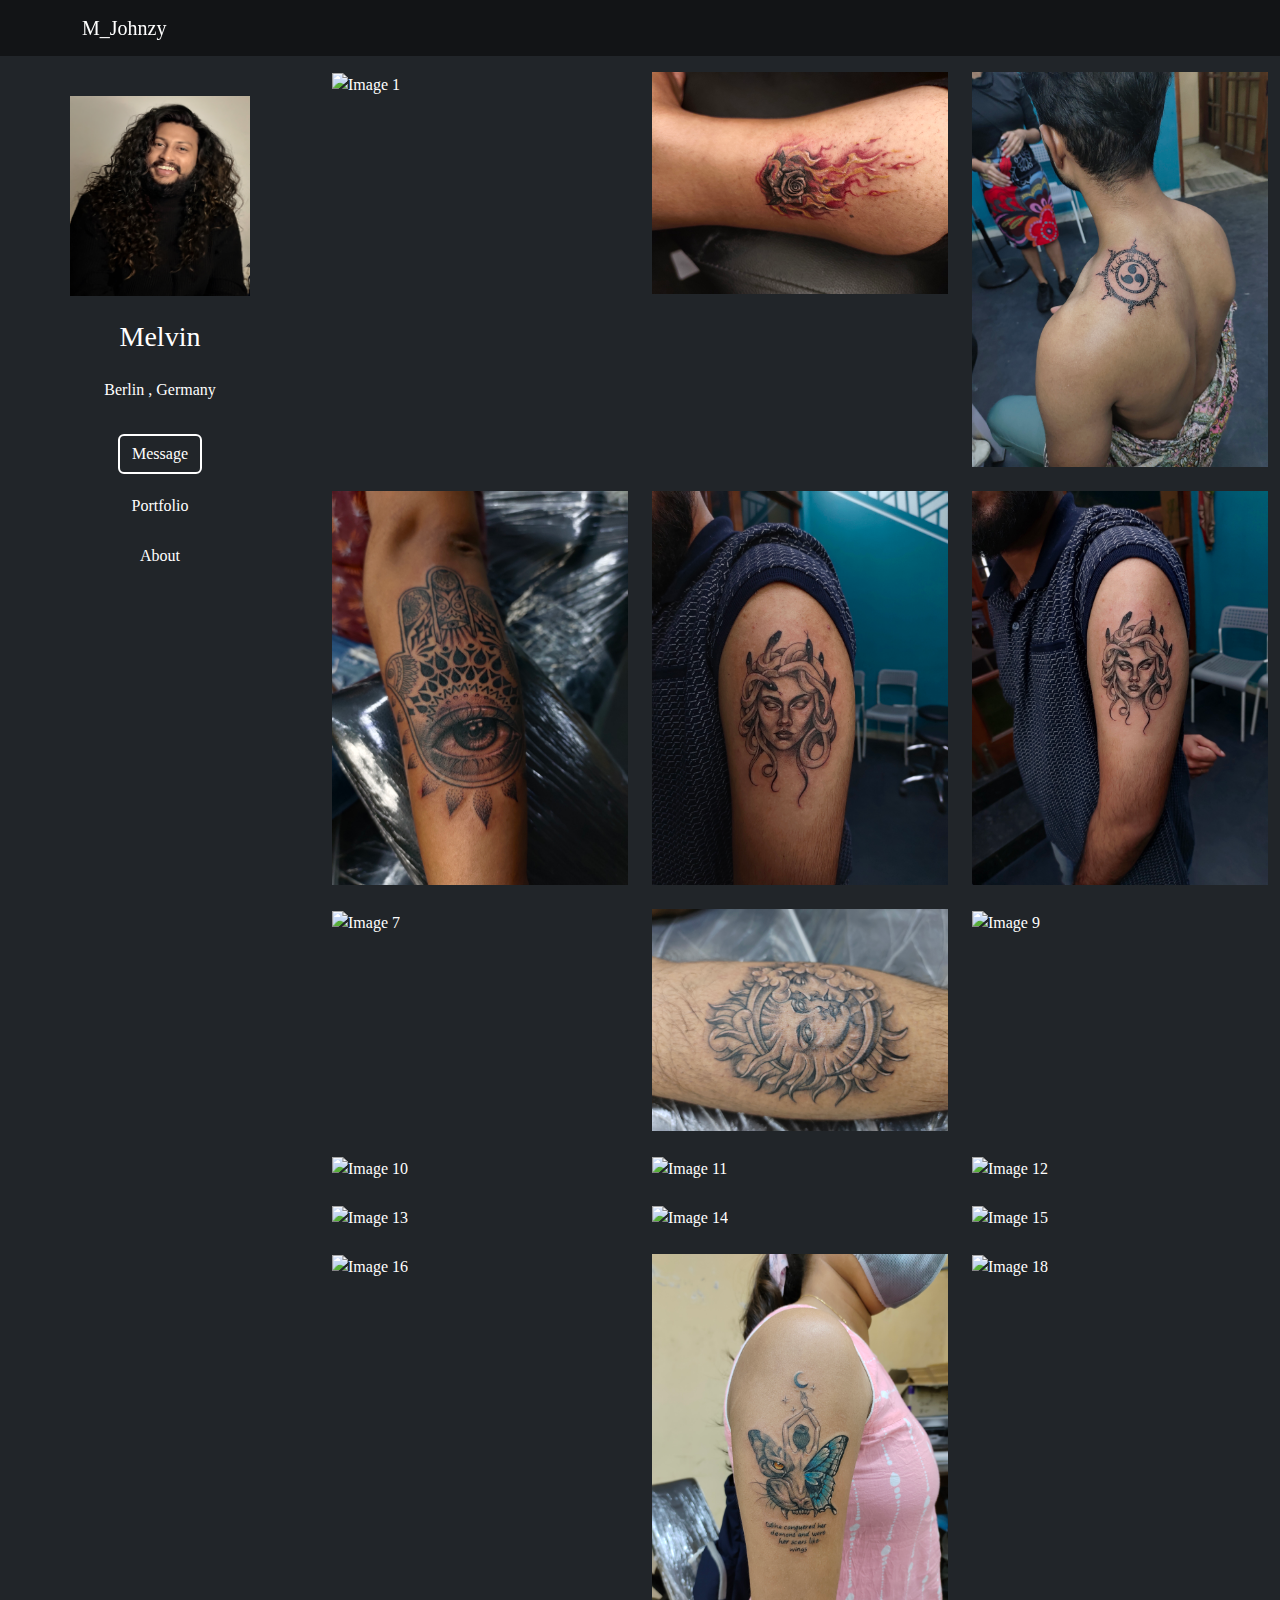
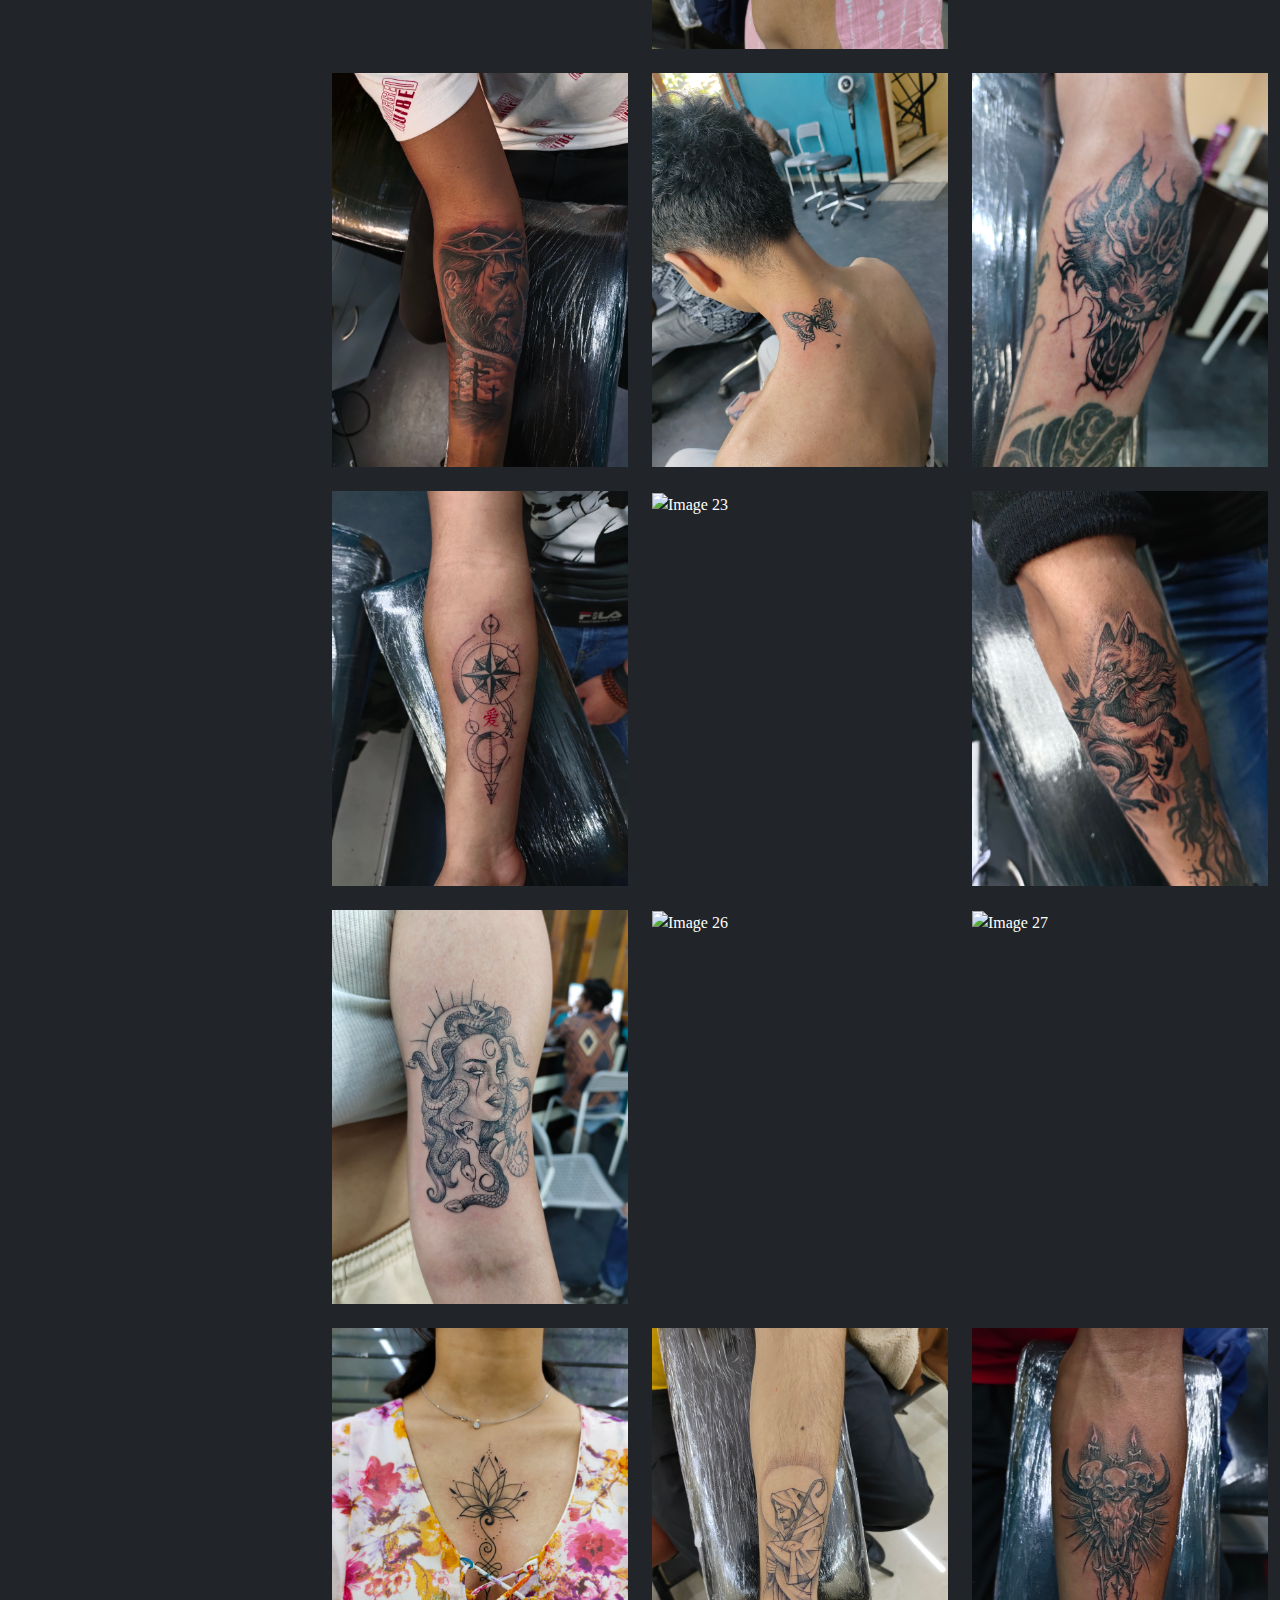
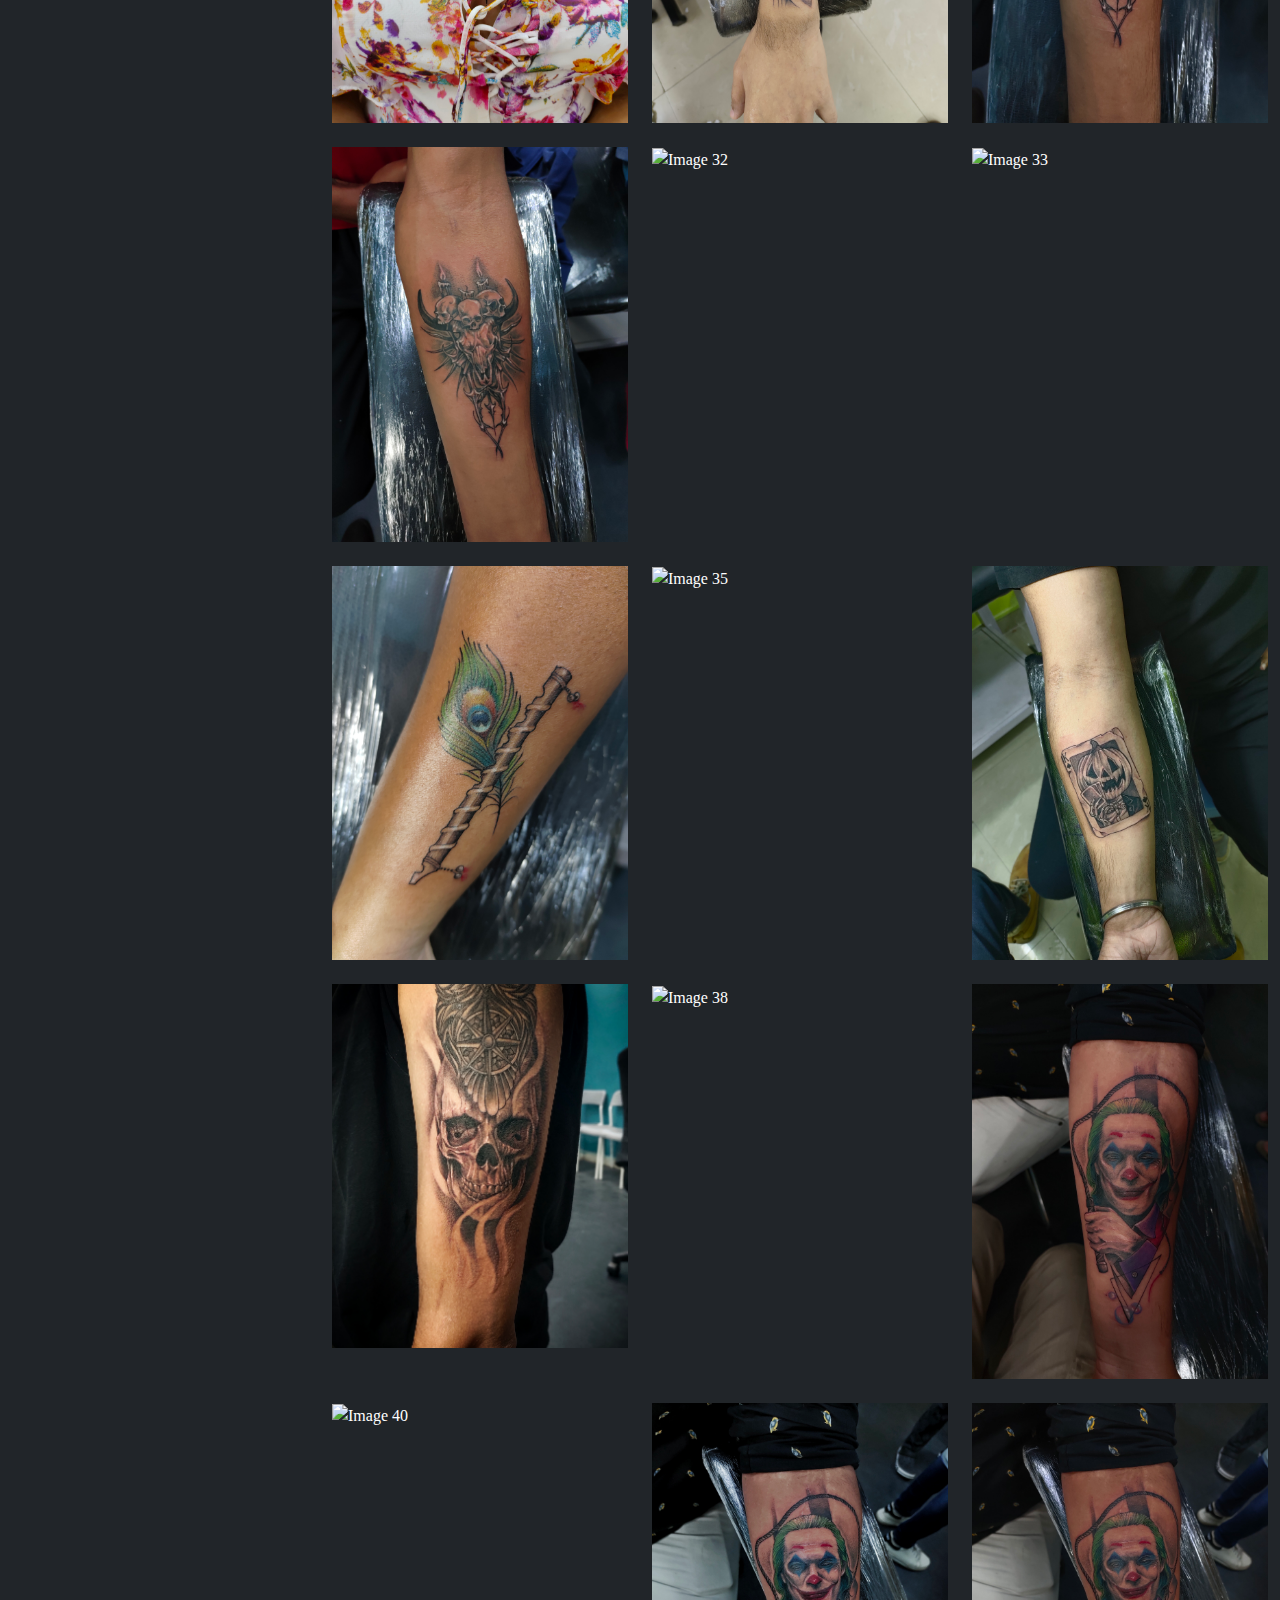
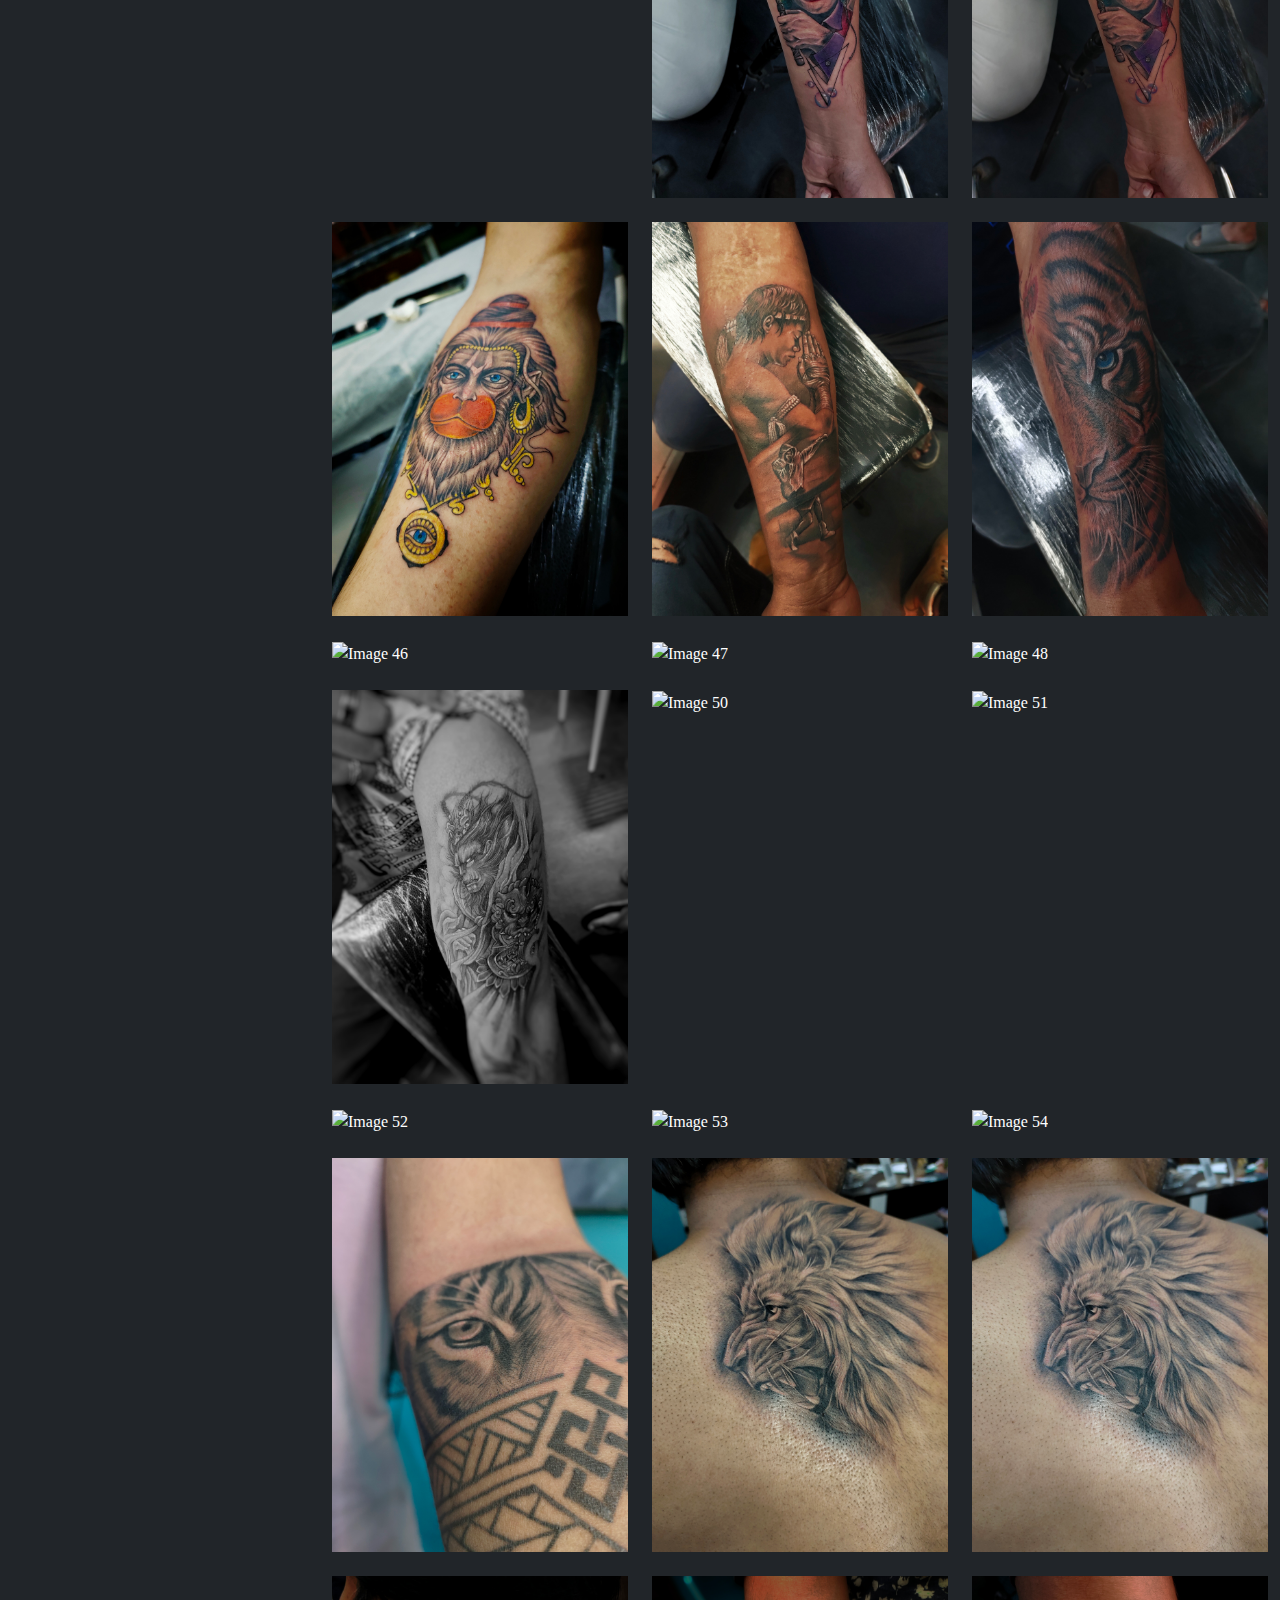
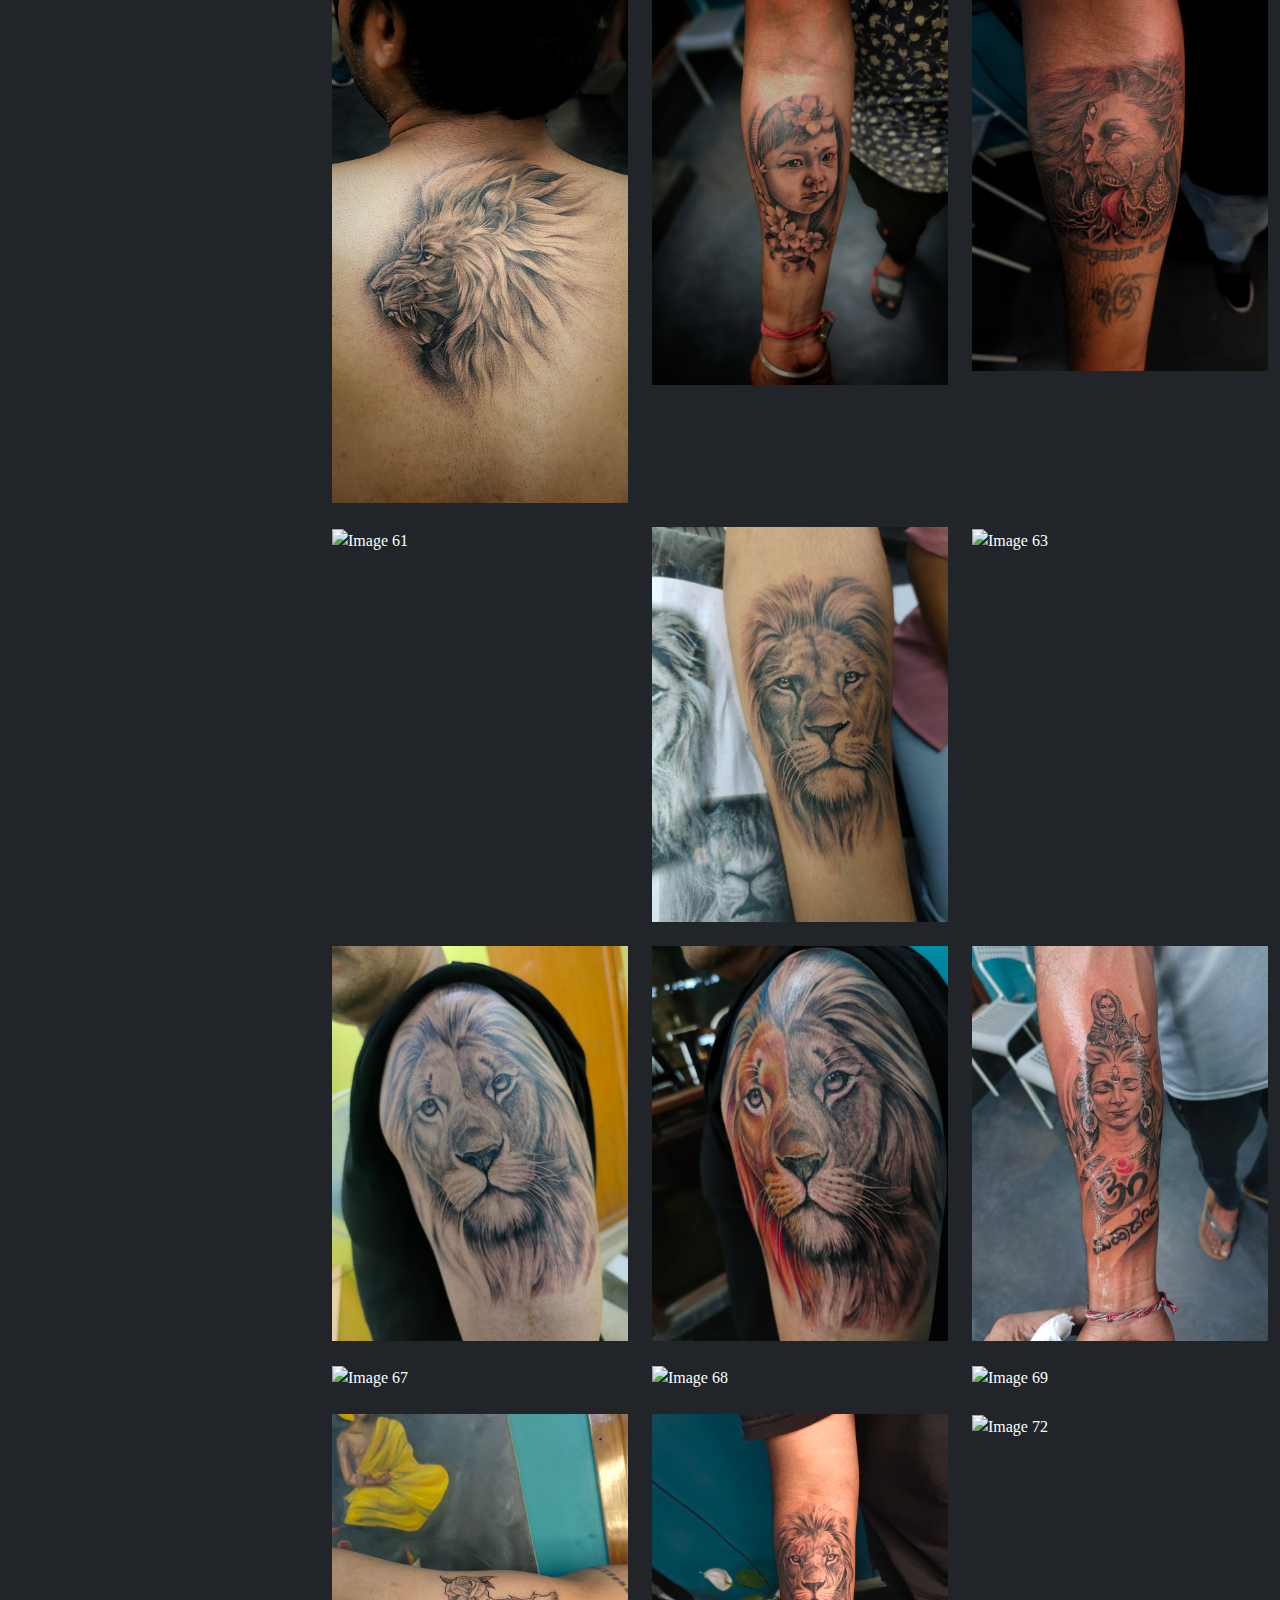
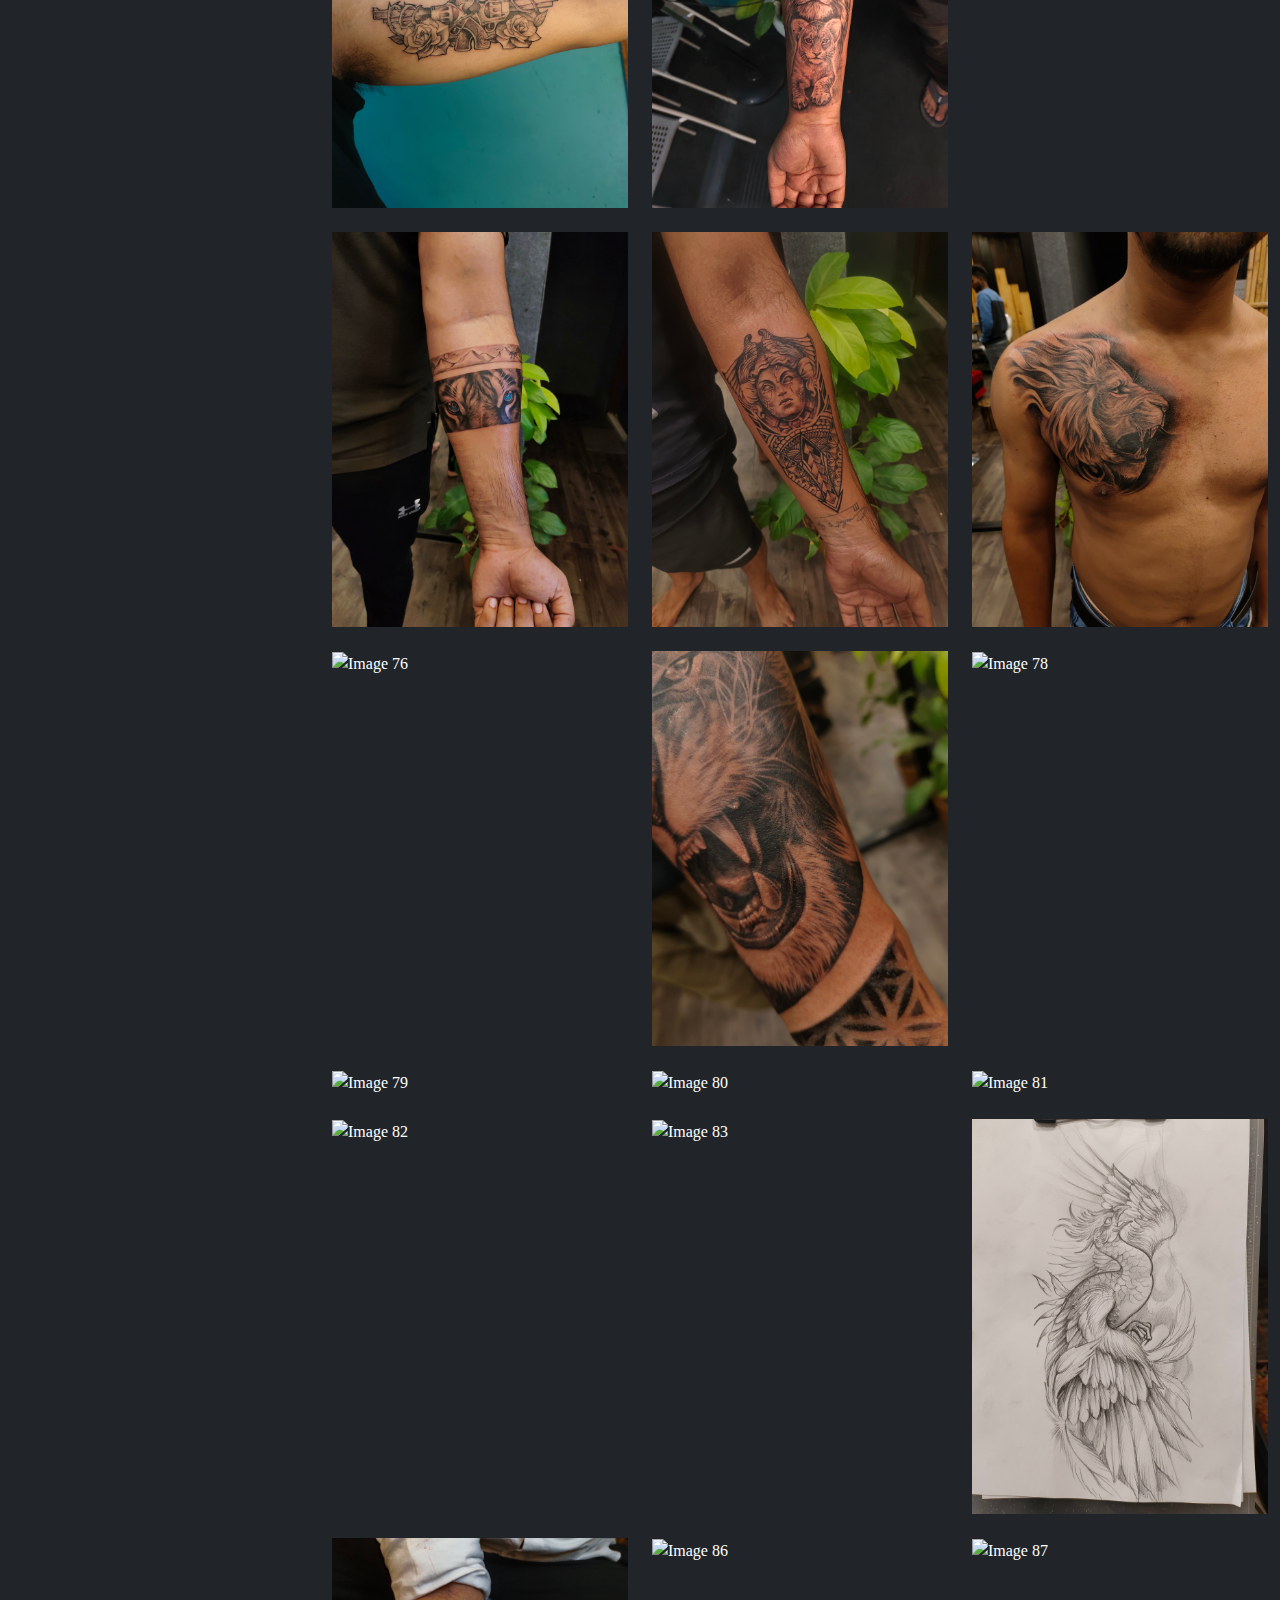
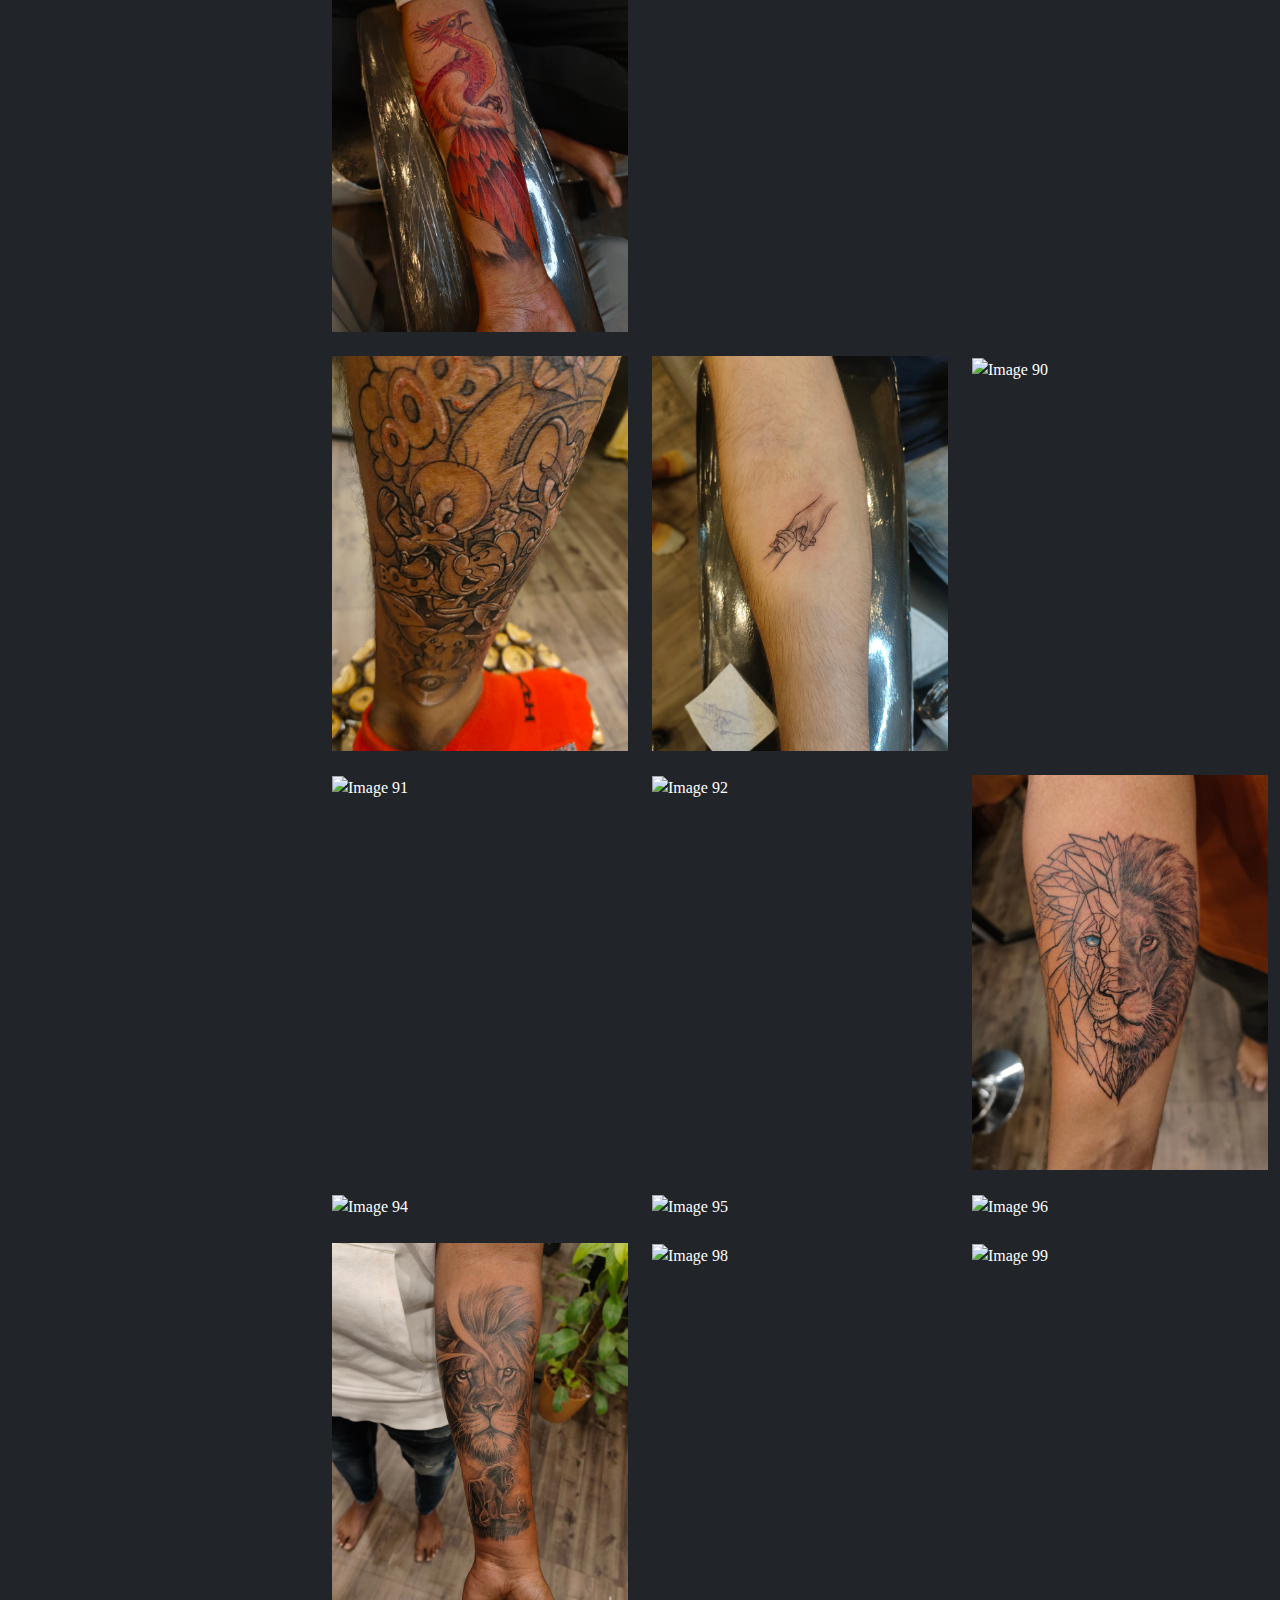
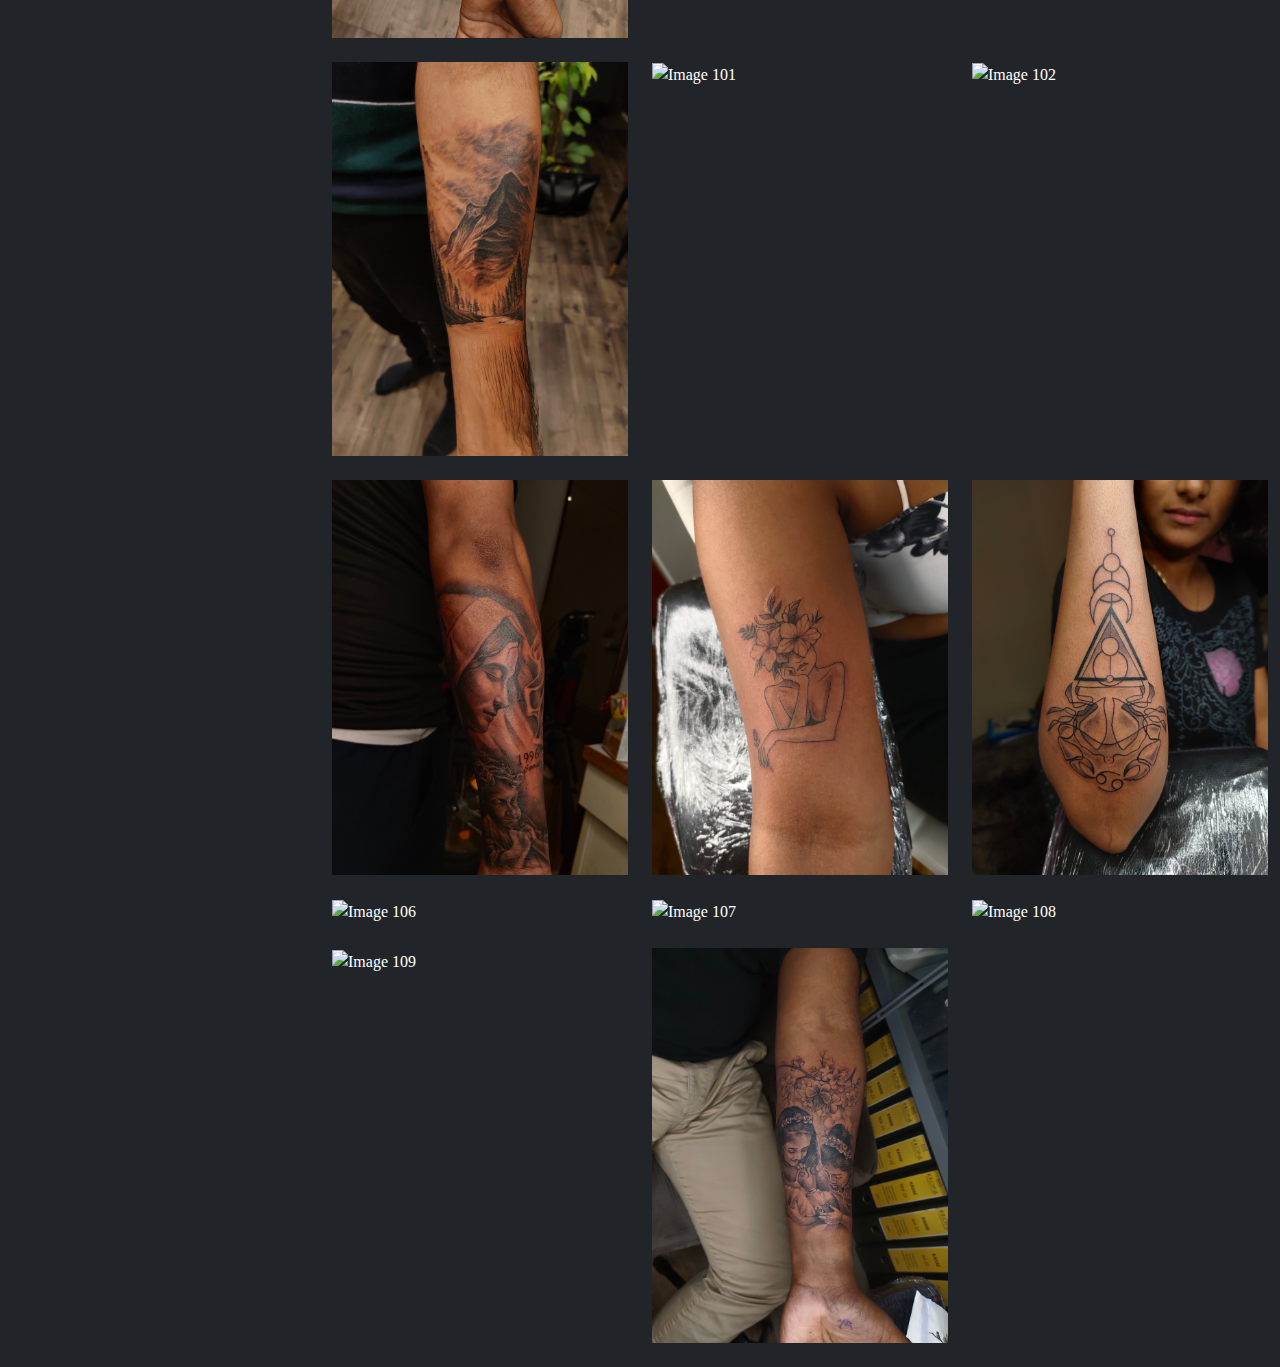
==== index.html @ f8d7caad "commit1" ====
<!DOCTYPE html>
<html lang="en">
<head>
  <meta charset="UTF-8">
  <meta name="viewport" content="width=device-width, initial-scale=1.0">
  
  <title>Portfolio</title>
  <script src="https://ajax.googleapis.com/ajax/libs/jquery/3.5.1/jquery.min.js"></script>
  <!-- Bootstrap CSS -->
  <link href="https://cdn.jsdelivr.net/npm/bootstrap@5.3.0/dist/css/bootstrap.min.css" rel="stylesheet">
  <!-- custom css  -->
  <link rel="stylesheet" href="style.css">
  <!-- font awsome  -->
  <link rel="stylesheet" href="https://cdnjs.cloudflare.com/ajax/libs/font-awesome/6.4.2/css/all.min.css" integrity="sha512-z3gLpd7yknf1YoNbCzqRKc4qyor8gaKU1qmn+CShxbuBusANI9QpRohGBreCFkKxLhei6S9CQXFEbbKuqLg0DA==" crossorigin="anonymous" referrerpolicy="no-referrer" />
  <style>
    .navbar{
      background-color: rgba(0, 0, 0, 0.452);
      backdrop-filter: blur(3px);
    }
    .custom-alert {
        position: fixed;
        top: 20px;
        right: 20px;
        z-index: 9999;
        display: none;
    }
    .dyn-border{
      border: 2px solid white;
    }
    .dyn-border:hover{
      border: 2px solid rgb(0, 139, 30);
    }
    
</style>
</head>
<body class="bg-dark">

<nav class="navbar navbar-expand-lg  fixed-top ">
  <div class="container ">
    <a class="navbar-brand text-white" href="#">M_Johnzy</a>
    <span class="navbar-toggler" type="button" data-bs-toggle="collapse" data-bs-target="#navbarNav" aria-controls="navbarNav" aria-expanded="false" aria-label="Toggle navigation">
      <i class="fa-solid fa-bars" style="color: #ffffff;"></i>
    </span>
    <div class="collapse navbar-collapse" id="navbarNav">
      <ul class="navbar-nav">
        <li class="nav-item">
          <a class="nav-link d-block d-lg-none text-white" href="#portfolio" onclick="showNormalPage()">Portfolio</a>
        </li>
        <li class="nav-item">
          <a class="nav-link d-block d-lg-none text-white " href="#about" onclick="aboutBtn()">About</a>
        </li>
      </ul>
    </div>
  </div>
</nav>









    <div class="container-fluid text-white mt-5">
        <div class="row ">
            <div class="col-lg-3 bg-dark d-flex justify-content-center  pt-5 ">
                <div class="content text-center">
                    <img src="./asset/profile-image.jpg" alt="" class="img-fluid">
                    <h3 class="m-4">Melvin</h3>
                    <p>Berlin , Germany</p>
                    <div class="icons d-flex gap-4 justify-content-center fs-5">
                        <a href="https://www.instagram.com/____.melani.___/?utm_source=ig_web_button_share_sheet&igshid=OGQ5ZDc2ODk2ZA=="><i class="fa-brands fa-instagram" style="color: #f2f2f2;"></i></a>
                        <a href="https://wa.me/+49 176 30498225"><i class="fa-brands fa-whatsapp" style="color: #f2f2f2"></i></a>
                    </div>
                      <button class="btn text-white my-3 dyn-border" data-bs-toggle="modal" data-bs-target="#exampleModal" >Message</button>
  
                    

                    <div class="modal fade mt-5" id="exampleModal" tabindex="-1" aria-labelledby="exampleModalLabel" aria-hidden="true" >
                      <div class="modal-dialog ">
                        <div class="modal-content modal-message">
                          <div class="text-end ">
                              
                              <button type="button" class="btn " data-bs-dismiss="modal" aria-label="Close"><i class="fa-solid fa-xmark" style="color: #ffffff;"></i></button>
                              <h4 class="text-center text-light ">Message Me</h4>
                          </div>
                          <div class="modal-body ">
                              <div class="col bg-secondary-subtle rounded-3 shadow modal-message">
                                <form id="submit-form" action="" class="bg-dark">
                                  <input type="text" id="fname" name="name" placeholder="Your name" class="form-control my-2">
                                  <input type="text" id="lname" name="email" placeholder="Your email" class="form-control my-2">
                                 
                                  <textarea id="subject" name="message" placeholder="Write here.." style="height:150px" class="form-control my-2 "></textarea>
                                  <button type="submit"  class="btn text-white w-100" onclick="sendmsg()" style="background-color: rgb(0, 139, 30);">Send</button>
                                </form>

                                   
                              </div>
                          </div>

                        </div>
                      </div>
                    </div>



                    <div class="pages d-none d-sm-block ">
                      <div class="page" onclick="showNormalPage()">
                        <p class="mt-1" >Portfolio</p>
                        <div class="menu-line"></div>
                      </div>
                      <div class="page" onclick="aboutBtn()">
                        <p class="mt-2" >About</p>
                        <div class="menu-line"></div>
                      </div>
                        
                    </div>
                </div>
            </div>
            <div class="col-lg-9 bg-dark pt-4 " id="about">



              <div class="row "  id="image-gallery" ></div>
              </div>
             
            </section>


        
     
         
           


<!-- Bootstrap JS and Popper.js -->
<script src="https://cdn.jsdelivr.net/npm/bootstrap@5.3.0/dist/js/bootstrap.bundle.min.js"></script>



<script src="script.js"></script>
<!-- Add this script tag to include the medium-zoom library -->
<script src="https://cdn.jsdelivr.net/npm/medium-zoom@1.0.6/dist/medium-zoom.min.js"></script>


</body>
</html>
---- style.css ----
*{
    padding: 0;
    margin: 0;
}
body{
    font-family: 'Times New Roman', Times, serif;

}
#content .row{
    width: 100%;
    height: 100vh;
}

.content img{
    width: 180px;
    height: 200px;
}
.portfolio-images img{
    width: 300px;
    height: auto;
}
.portfolio-images .col-lg-4{
    height: 150px;
}


.modal-message{
    background-color: rgb(26, 26, 26);
}



.menu-line{
    width: 0;
    height: 2px;
    transition: 0.3s;
    background-color: rgb(0, 139, 30);
}
.page:hover .menu-line{
    width: 100%;
    height: 2px;
    background-color: rgb(0, 139, 30);

}


 /* Style for the next and previous buttons */
 

/* about page  */
.page{
    cursor: pointer;
}

#loaded-content {
    border: 1px solid #ddd;
    padding: 20px;
    margin-top: 20px;
  }


.downloadd{
   
    background-color: rgba(255, 255, 255, 0.37);
    border: none;
    color: white;
    font-size: 18px;
    border-radius: 8px;
    backdrop-filter: blur(10px);
}
.modal-icons{
    position: absolute;
    top: 15px;
    width: 100%;
    display: flex;
    justify-content: space-between;
    
}




/* Media query for mobile view */
@media (max-width: 767px) {
    .gallery-item {
        flex: 0 0 95%; /* Display each item in a single column */
    }
}

 

@media only screen and (max-width: 320px) {
    .portfolio-images img{
        width: 250px;
        height: auto;
    }
    .modal-content {
        max-width: 90%;
        max-height: 70%;
        margin: auto;
    }
    .images {
        display: flex;
        flex-direction: column;
    }
    .downloadd{
        font-size: 11px;
        border-radius: 6px;
        backdrop-filter: blur(10px);
    }
   
    
    
    }

@media only screen and (min-width: 768px) {
    .portfolio-images img{
        width: 220px;
        height: auto;
    }
}
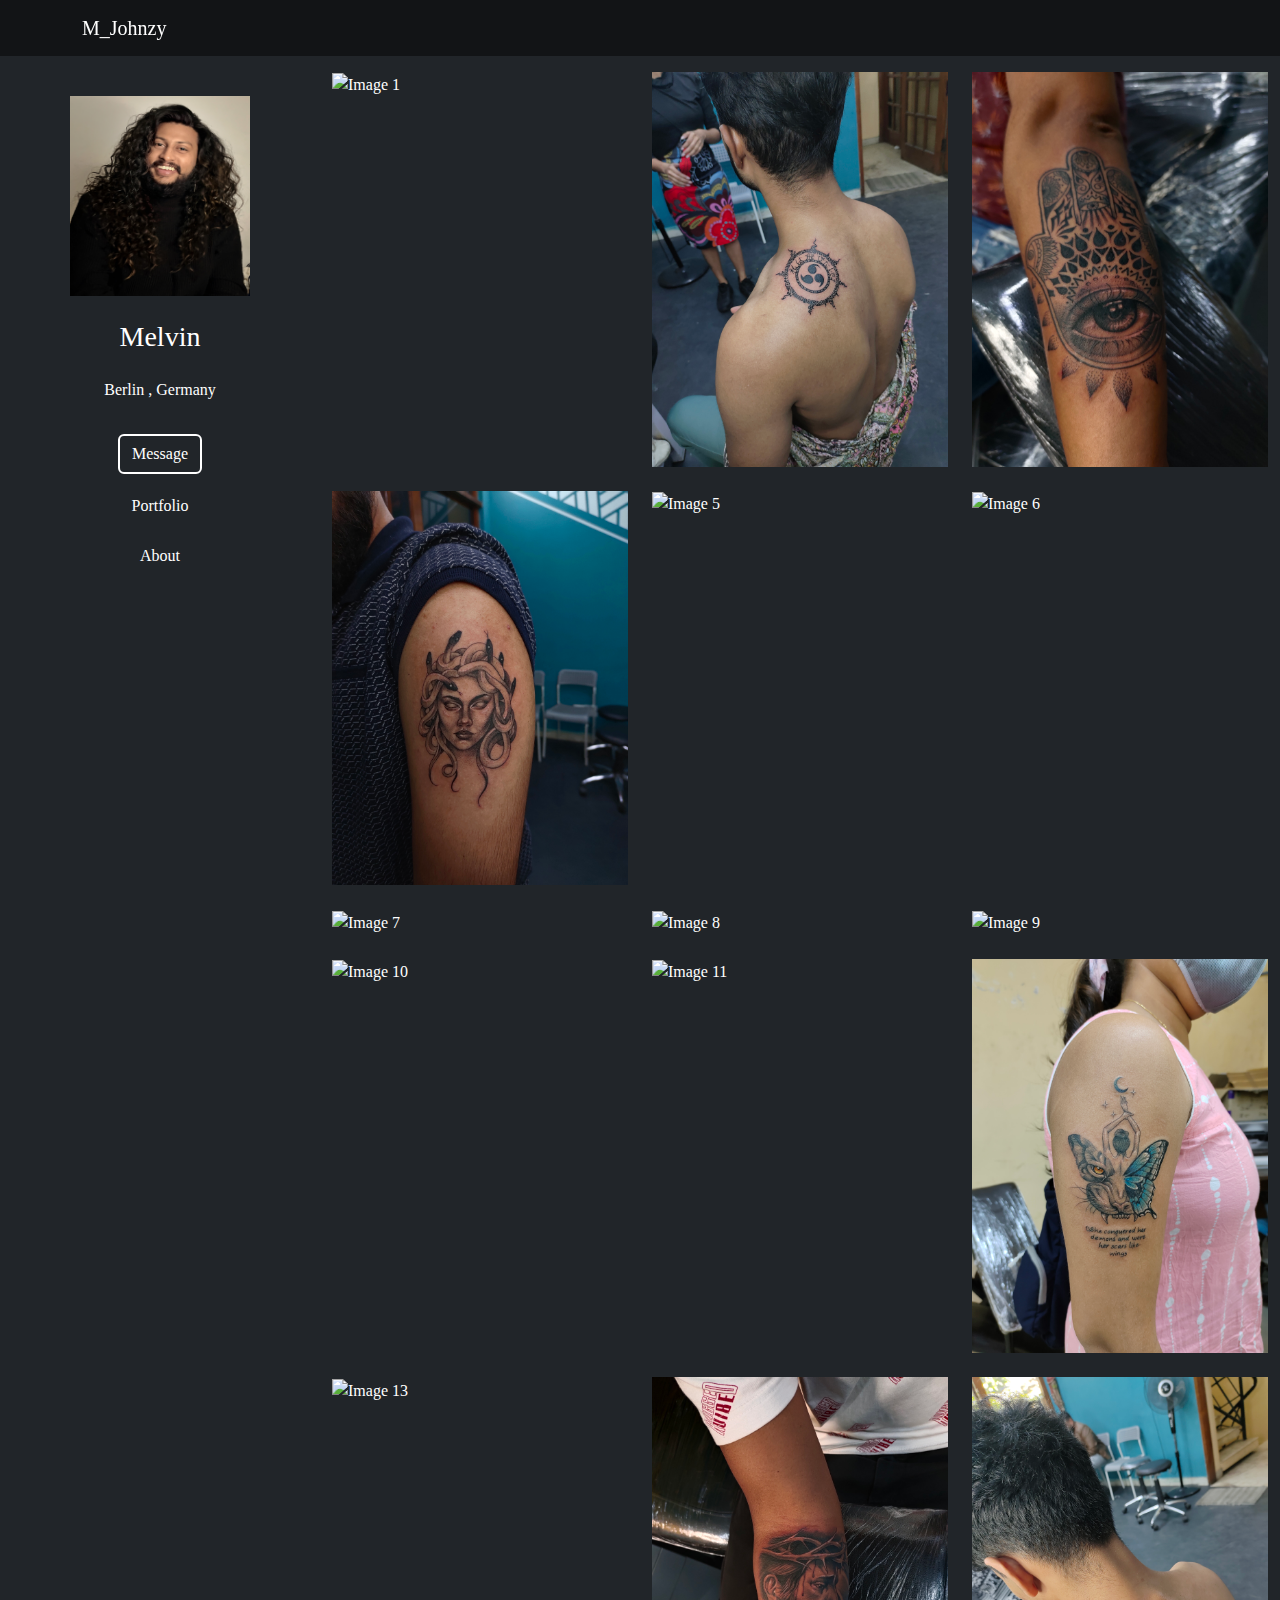
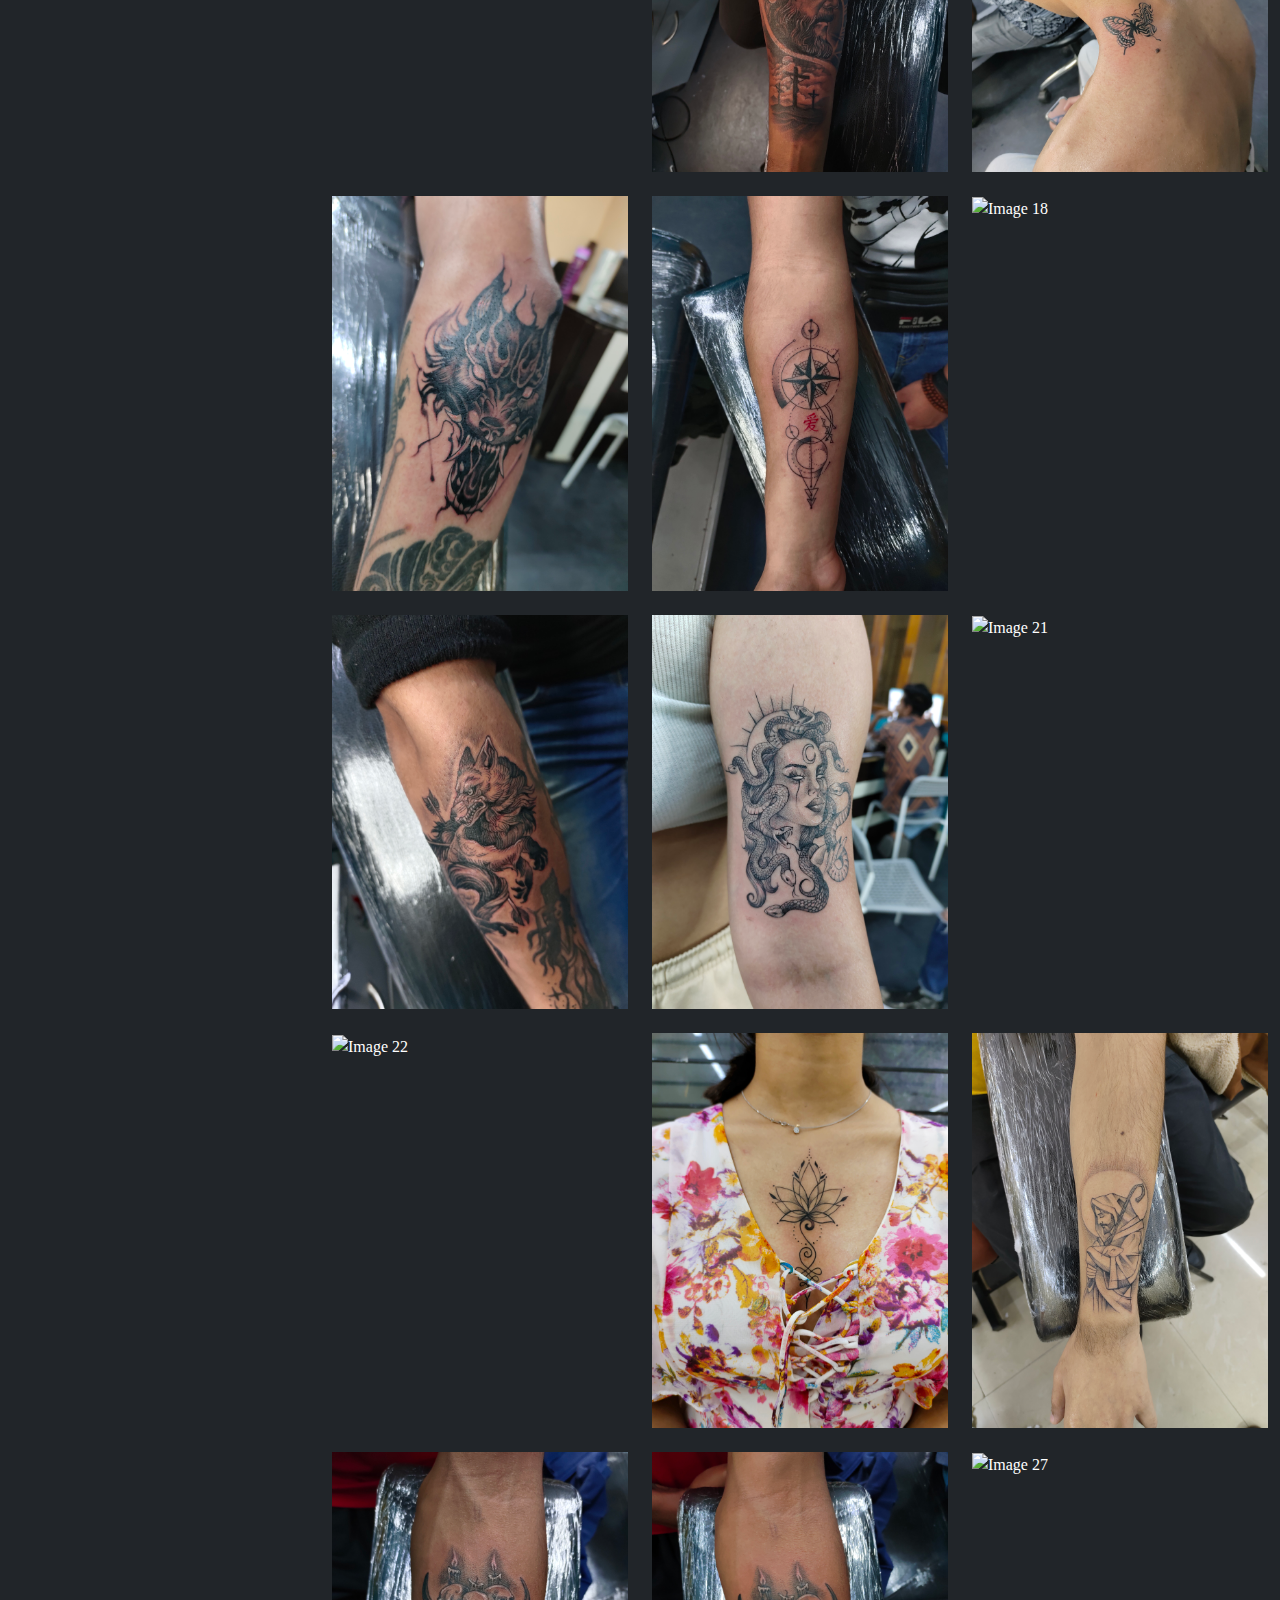
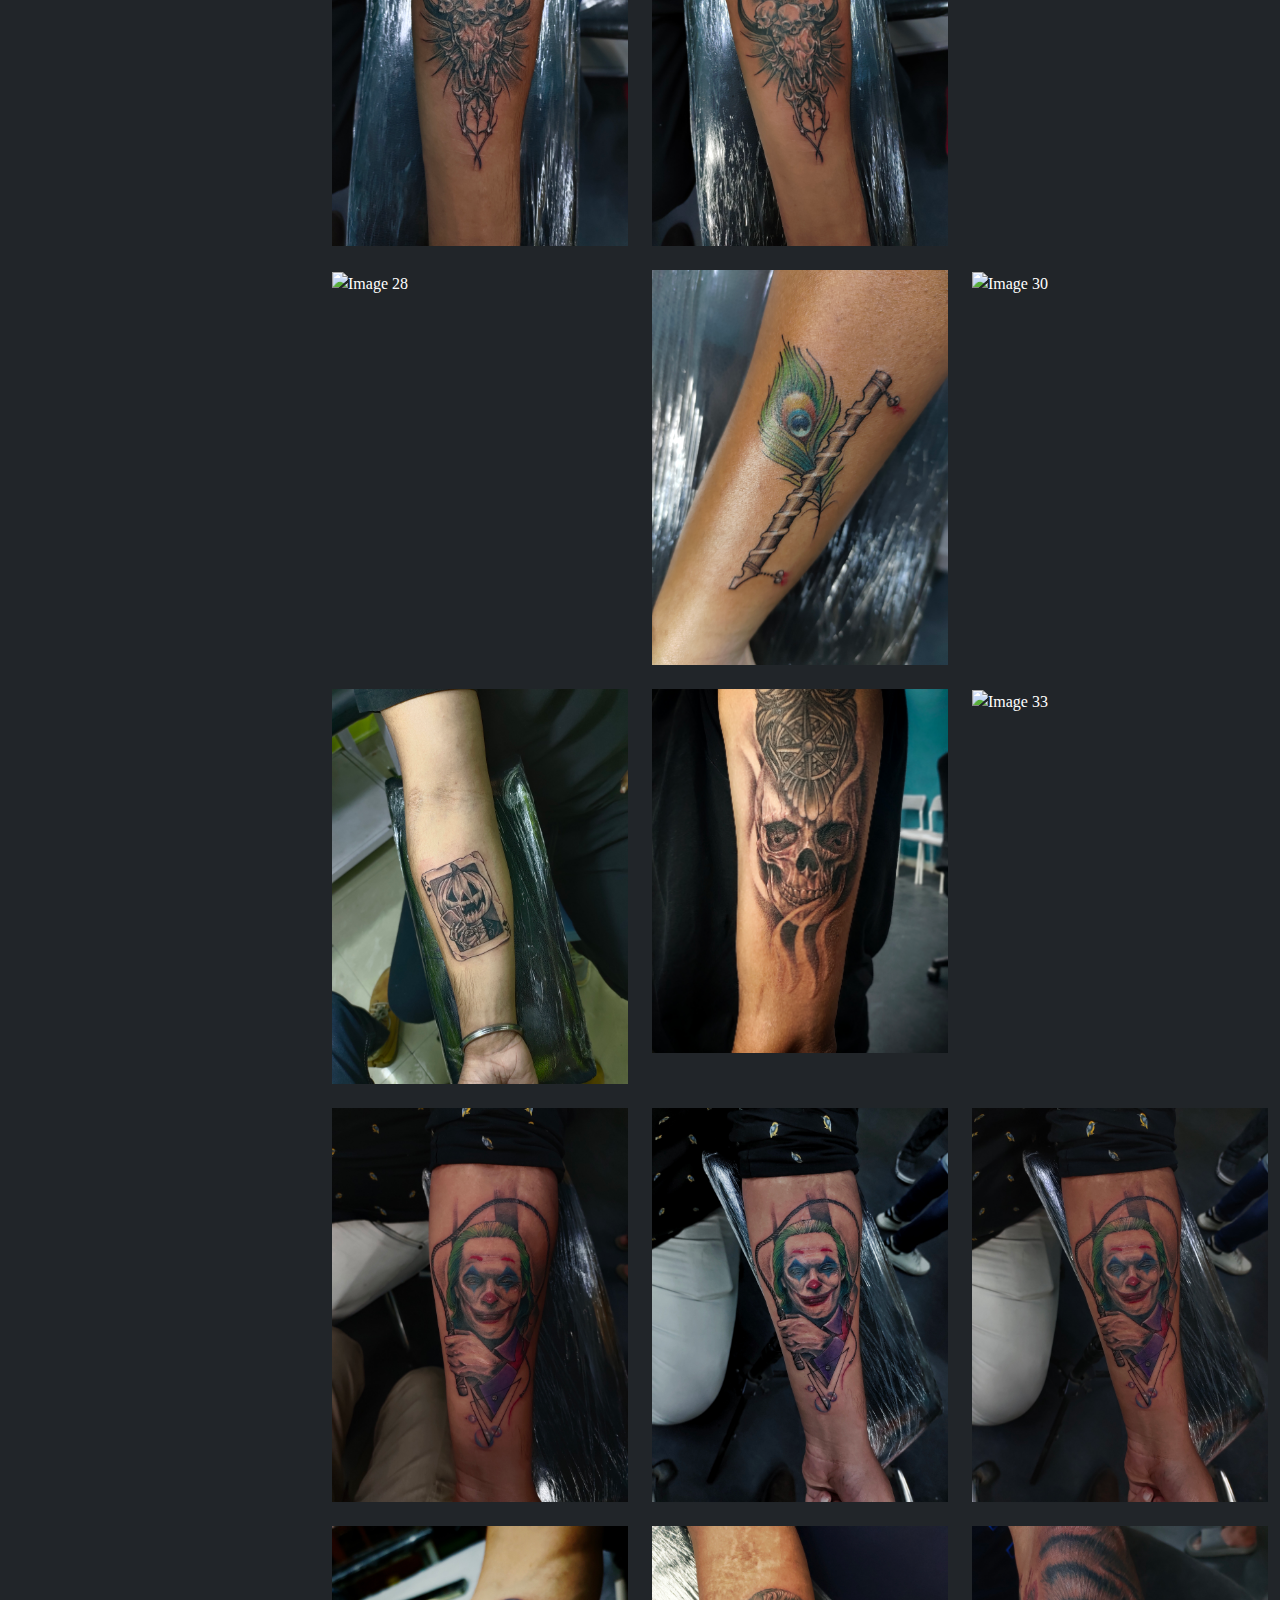
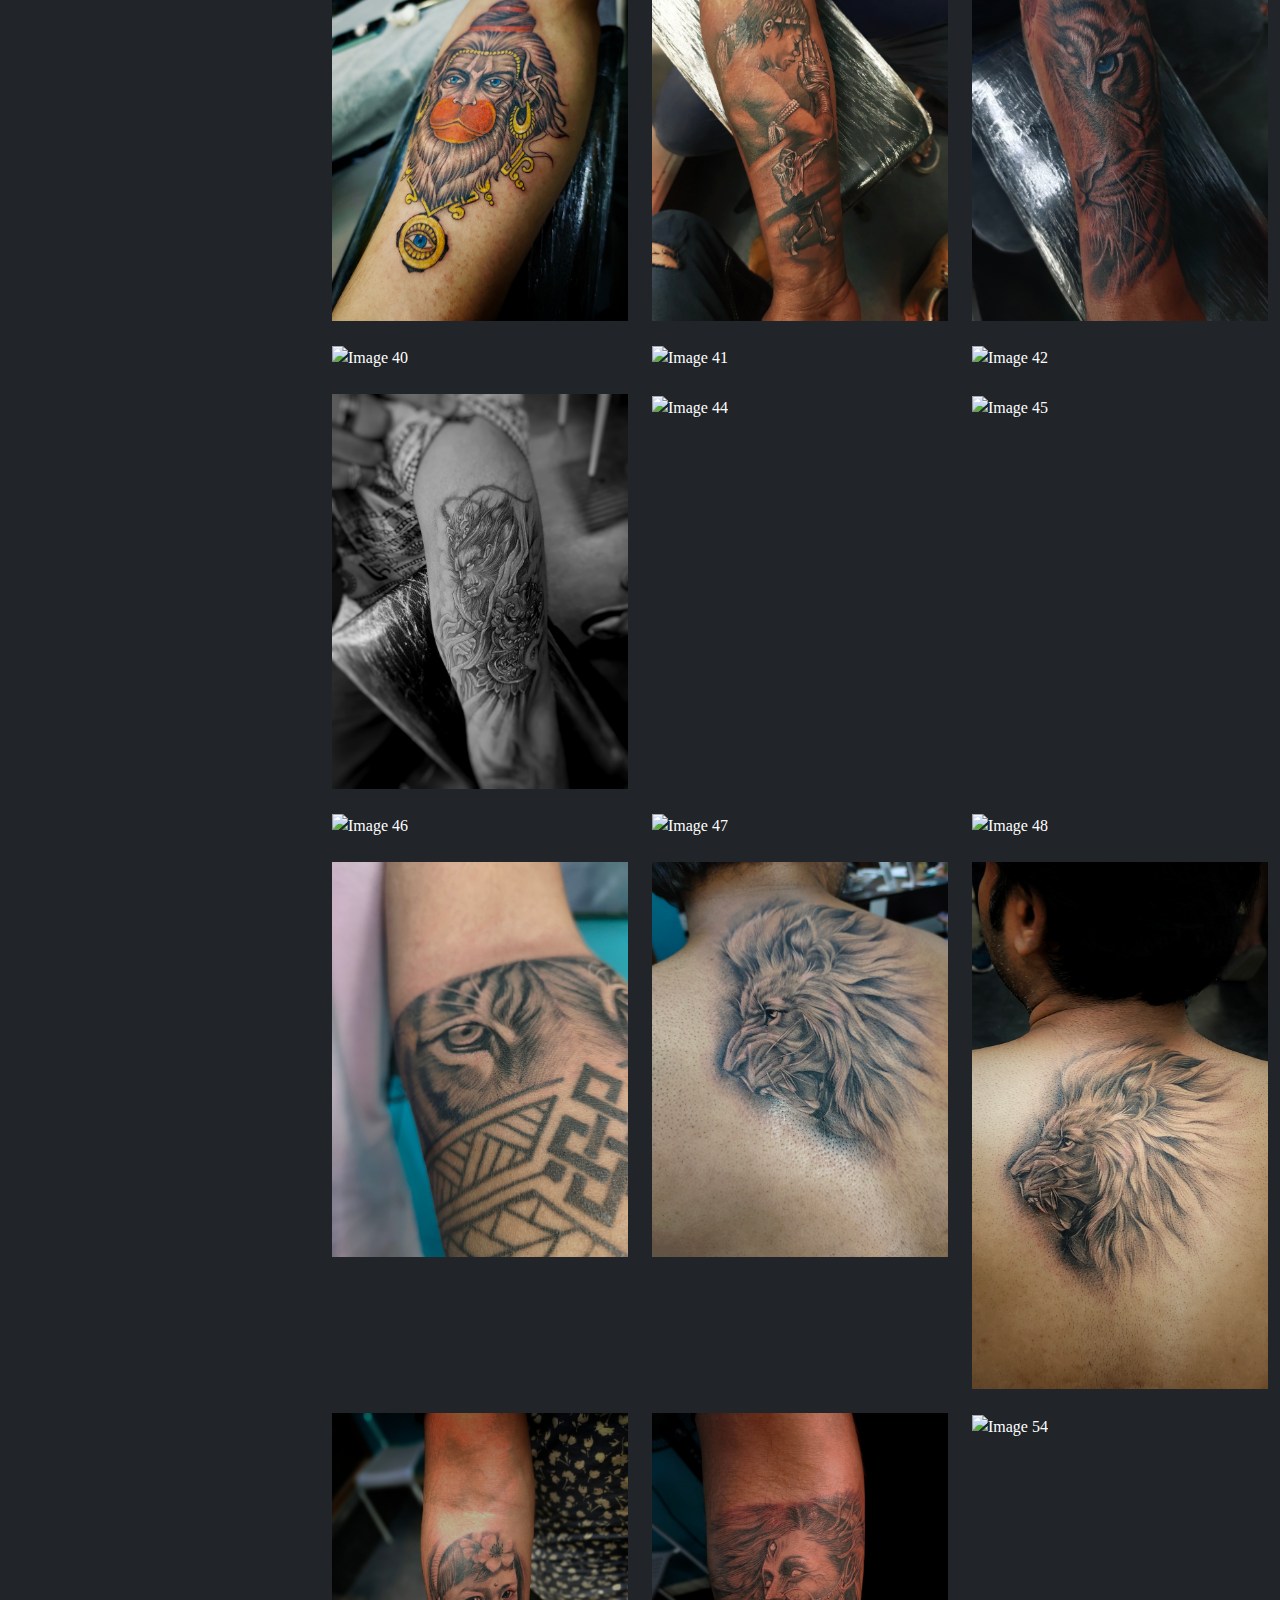
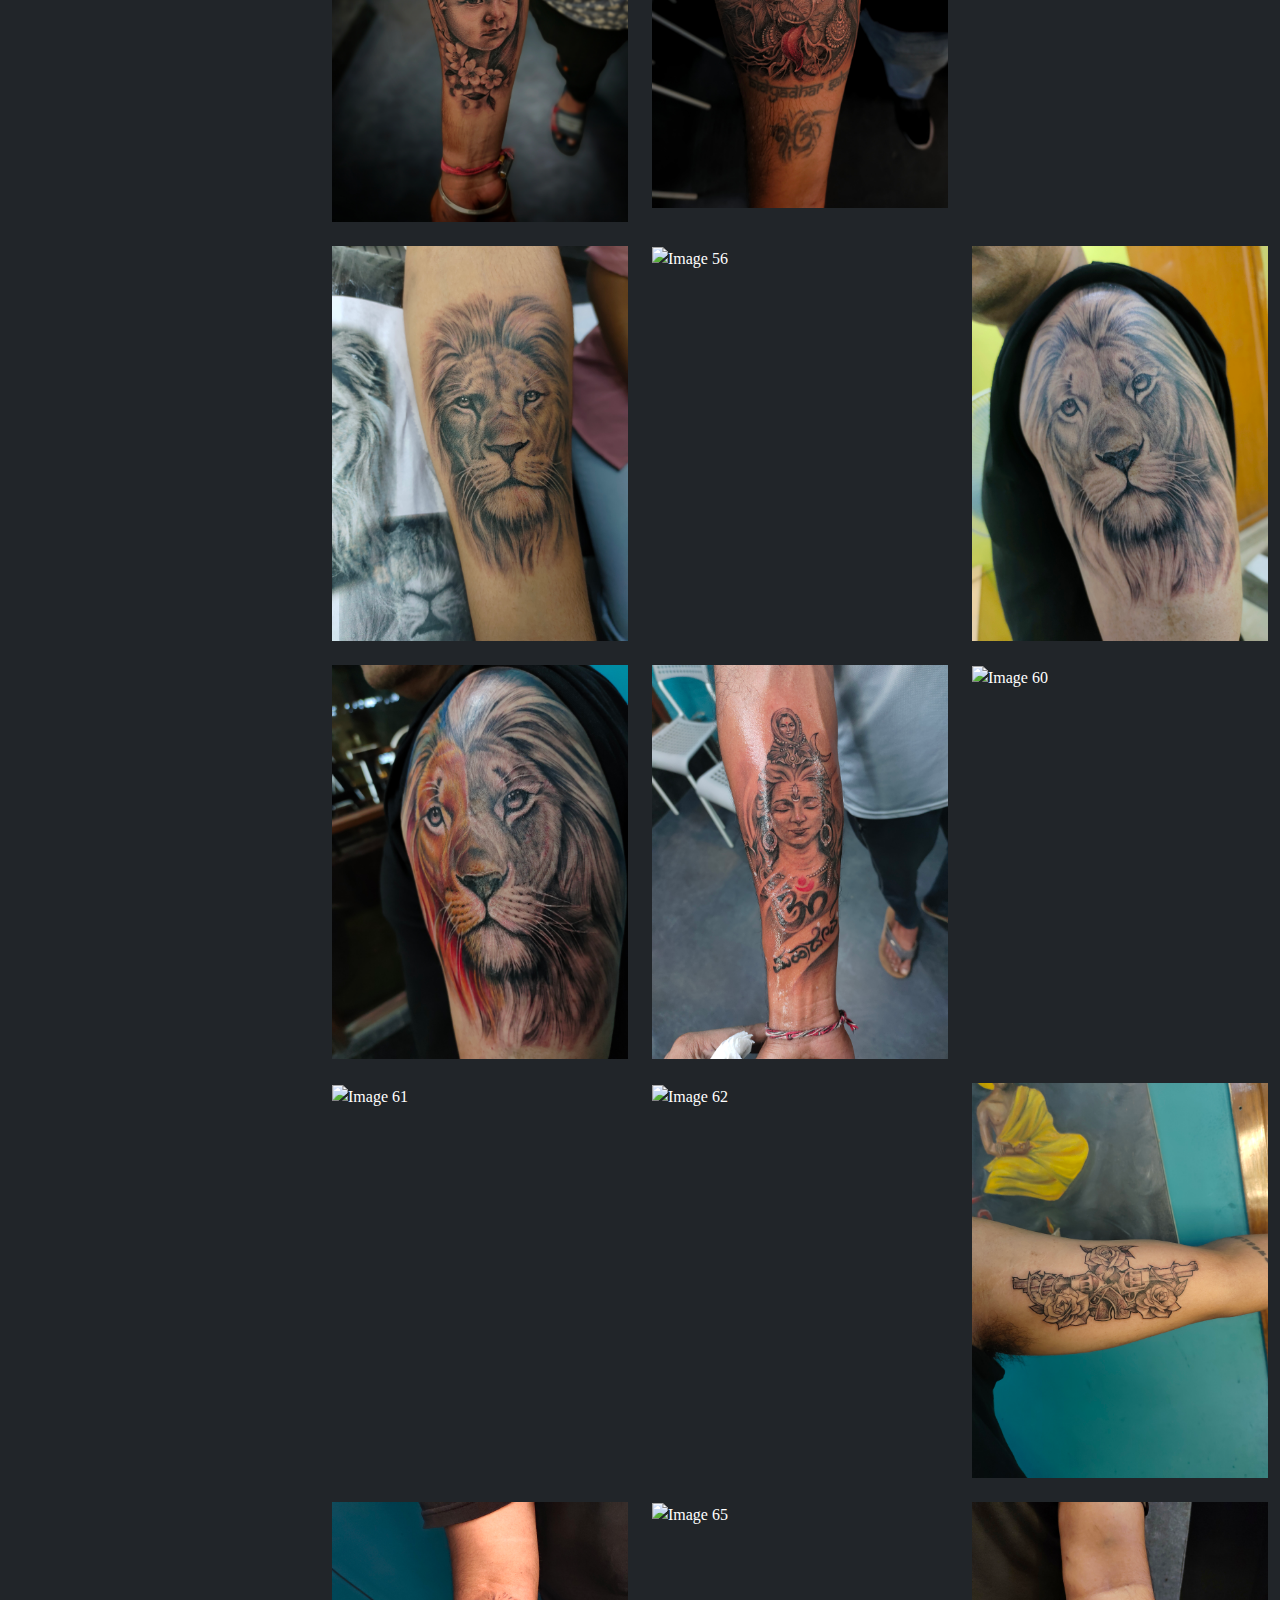
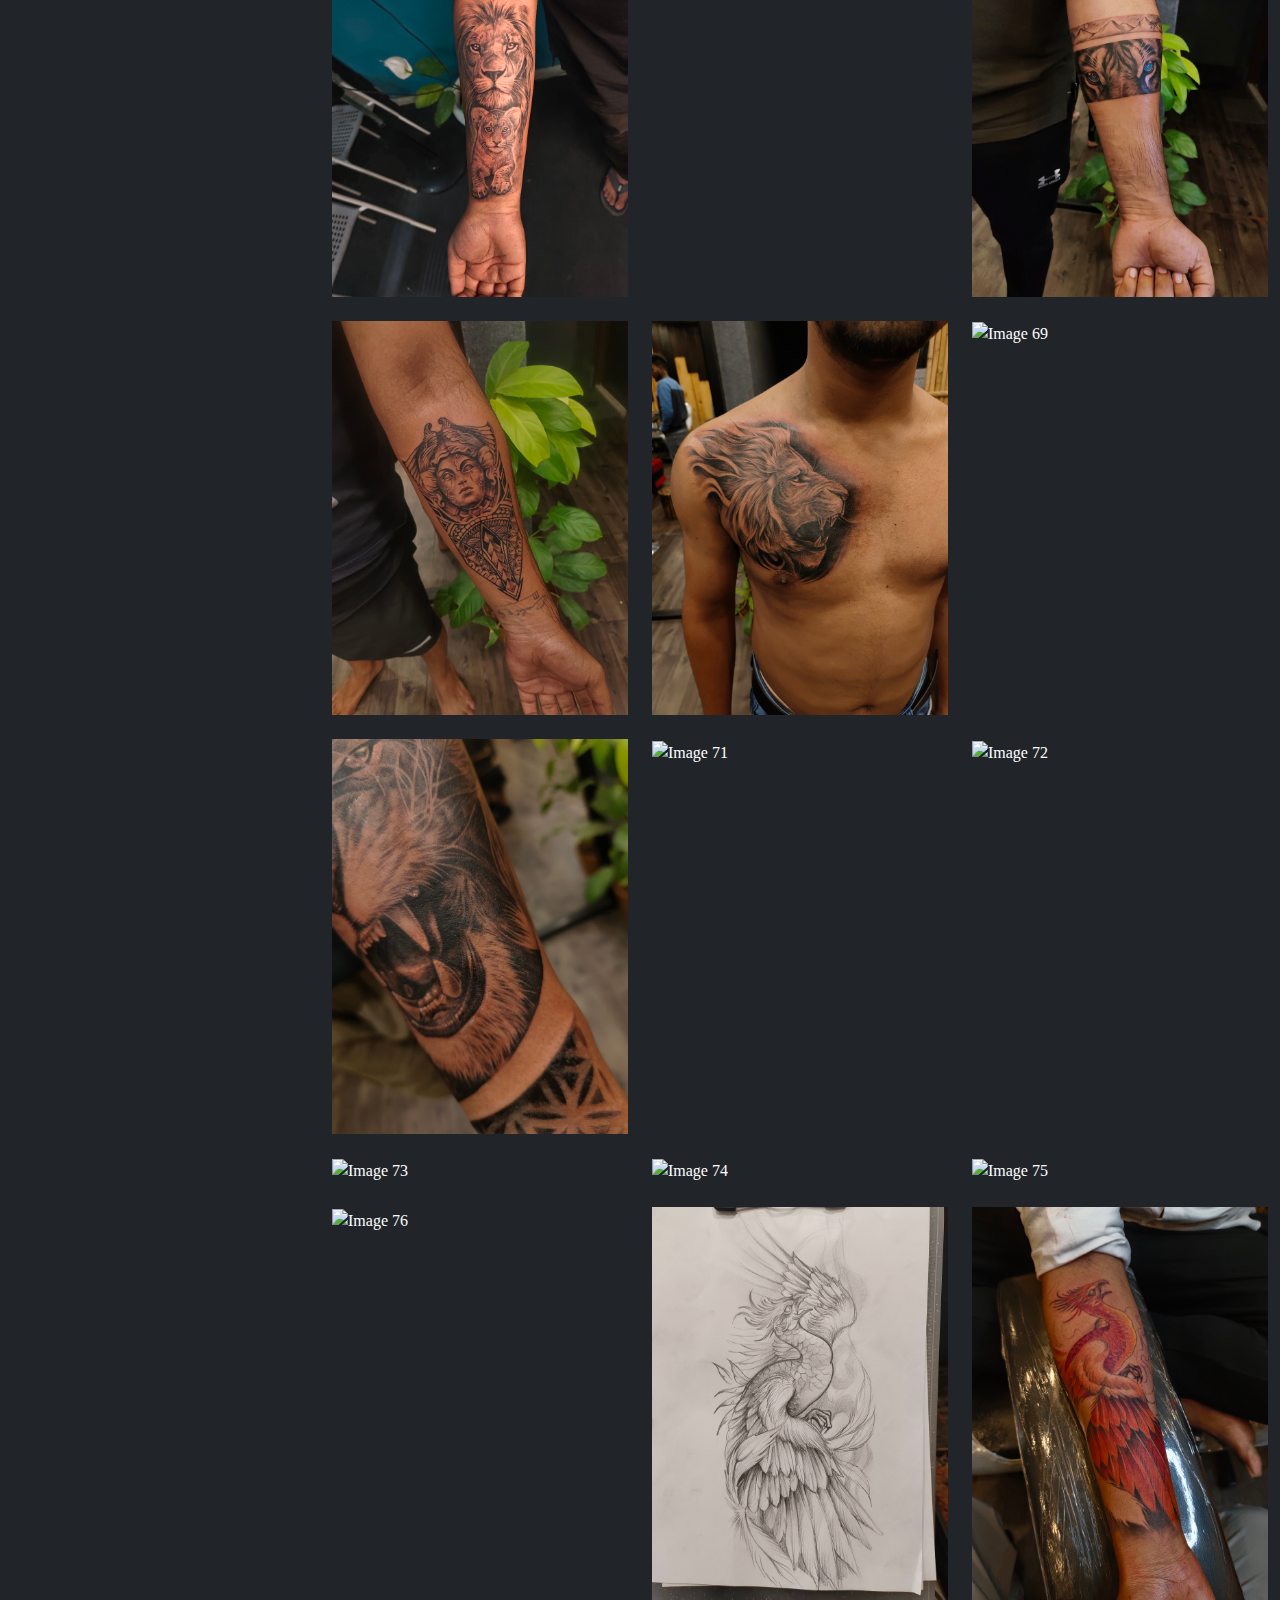
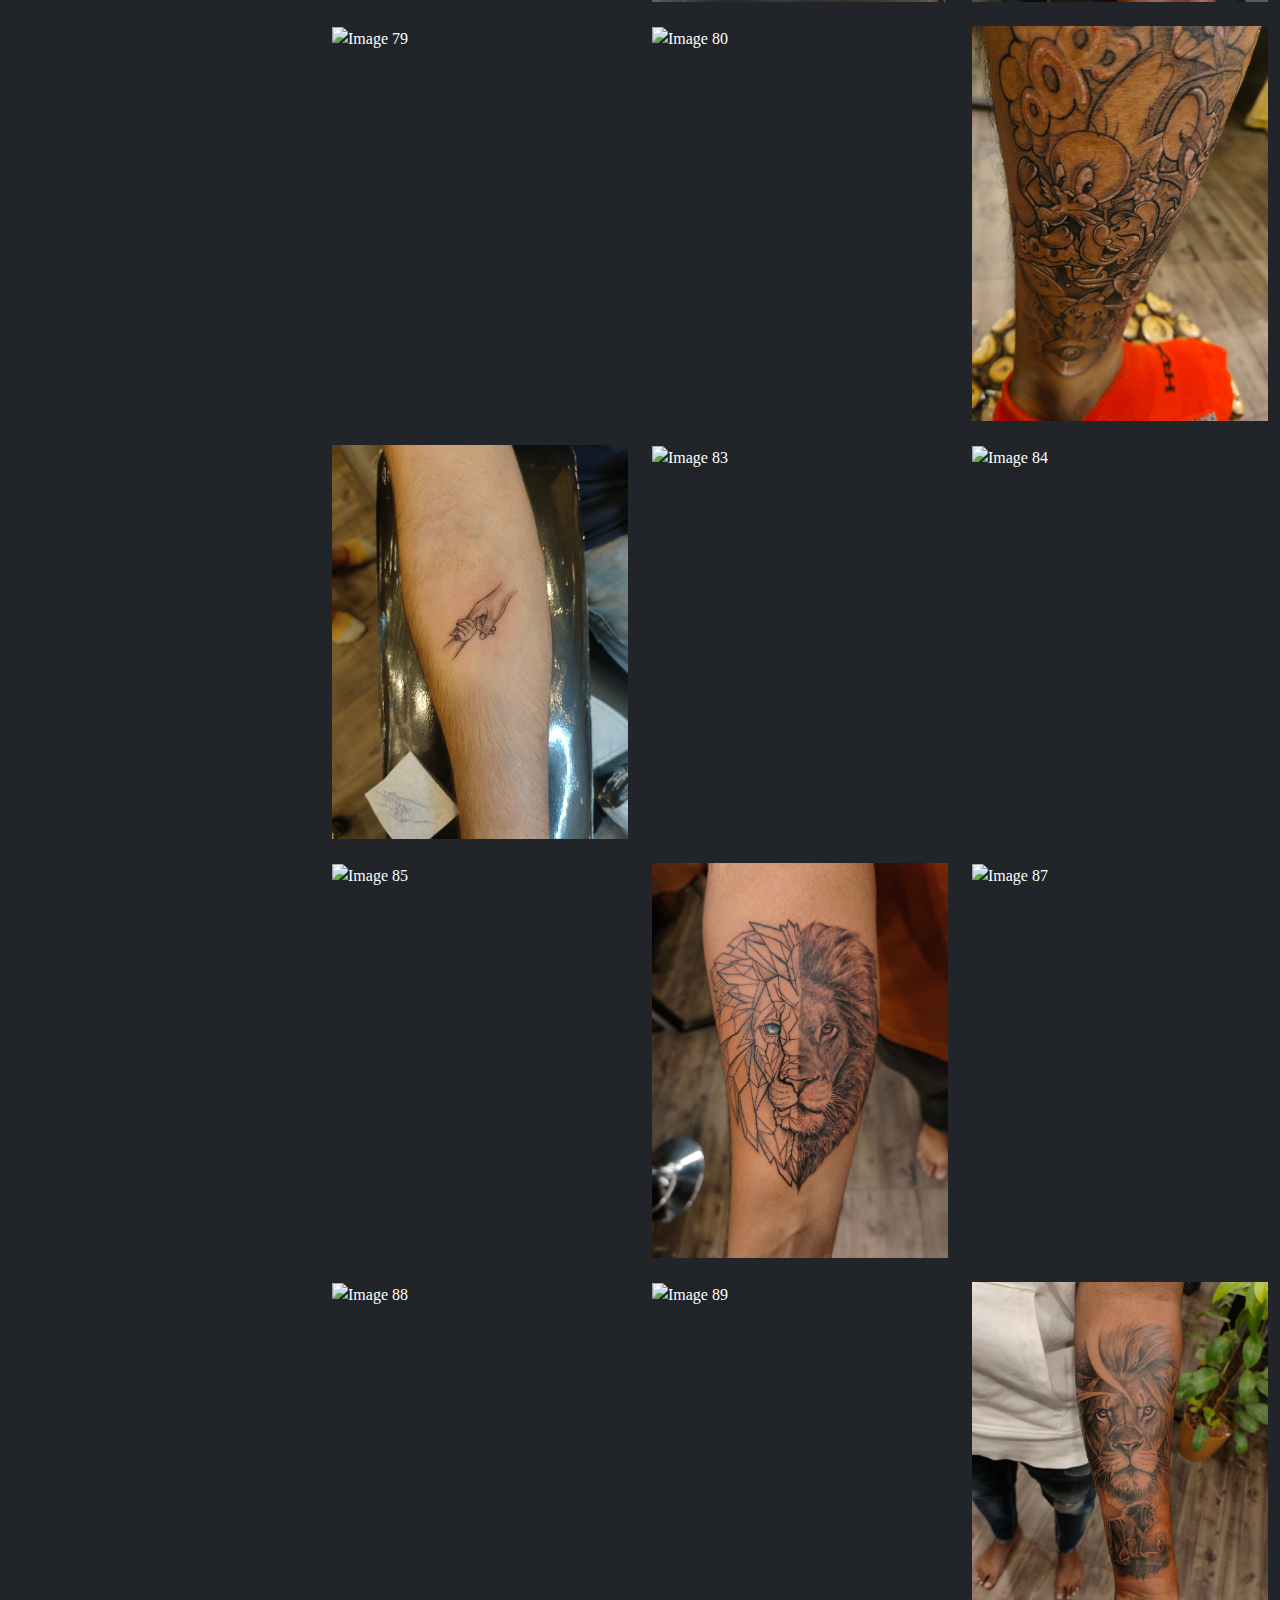
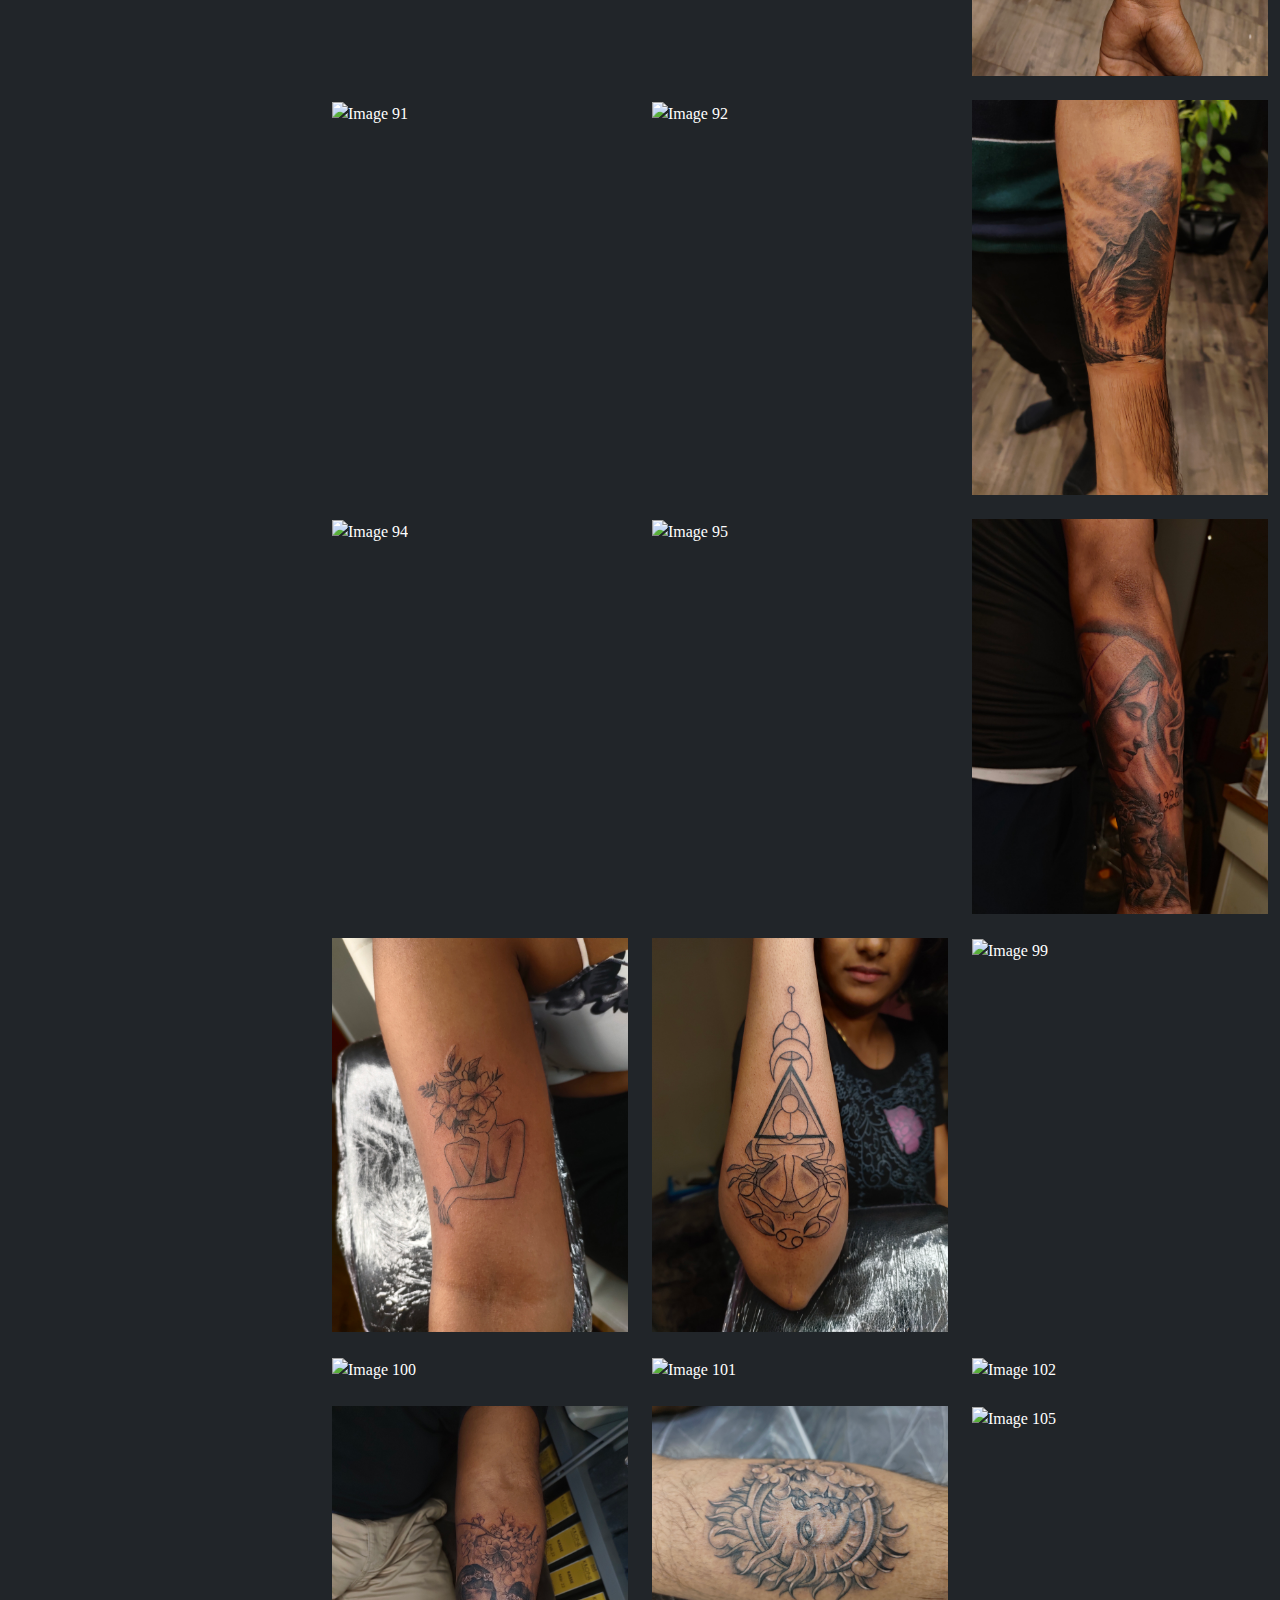
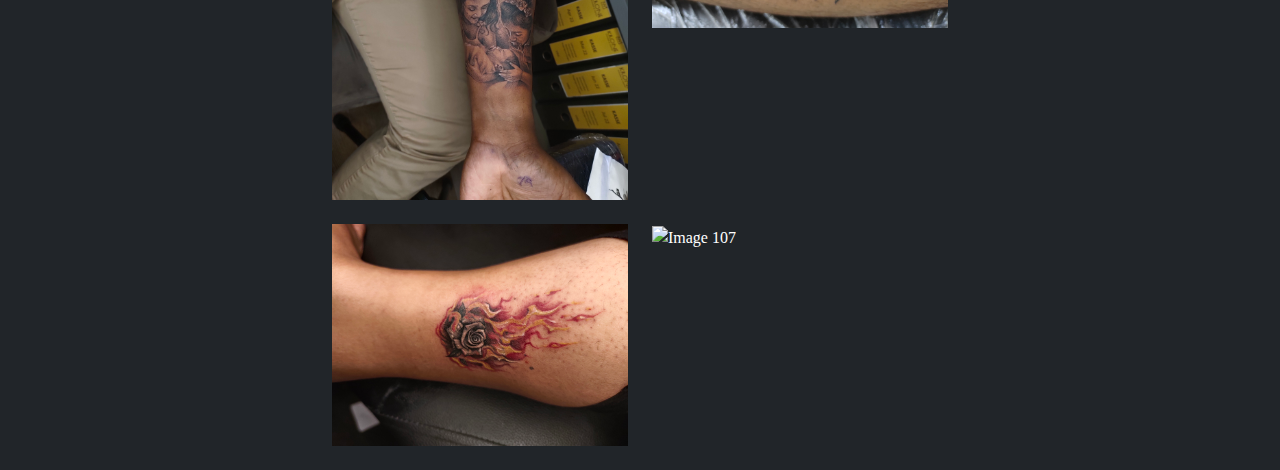
==== commit eecb4b2f: "commit2" ====
--- a/index.html
+++ b/index.html
@@ -5,6 +5,7 @@
   <meta name="viewport" content="width=device-width, initial-scale=1.0">
   
   <title>Portfolio</title>
+  <link rel="icon" type="image/x-icon" href="/asset/favicon.jpg">
   <script src="https://ajax.googleapis.com/ajax/libs/jquery/3.5.1/jquery.min.js"></script>
   <!-- Bootstrap CSS -->
   <link href="https://cdn.jsdelivr.net/npm/bootstrap@5.3.0/dist/css/bootstrap.min.css" rel="stylesheet">
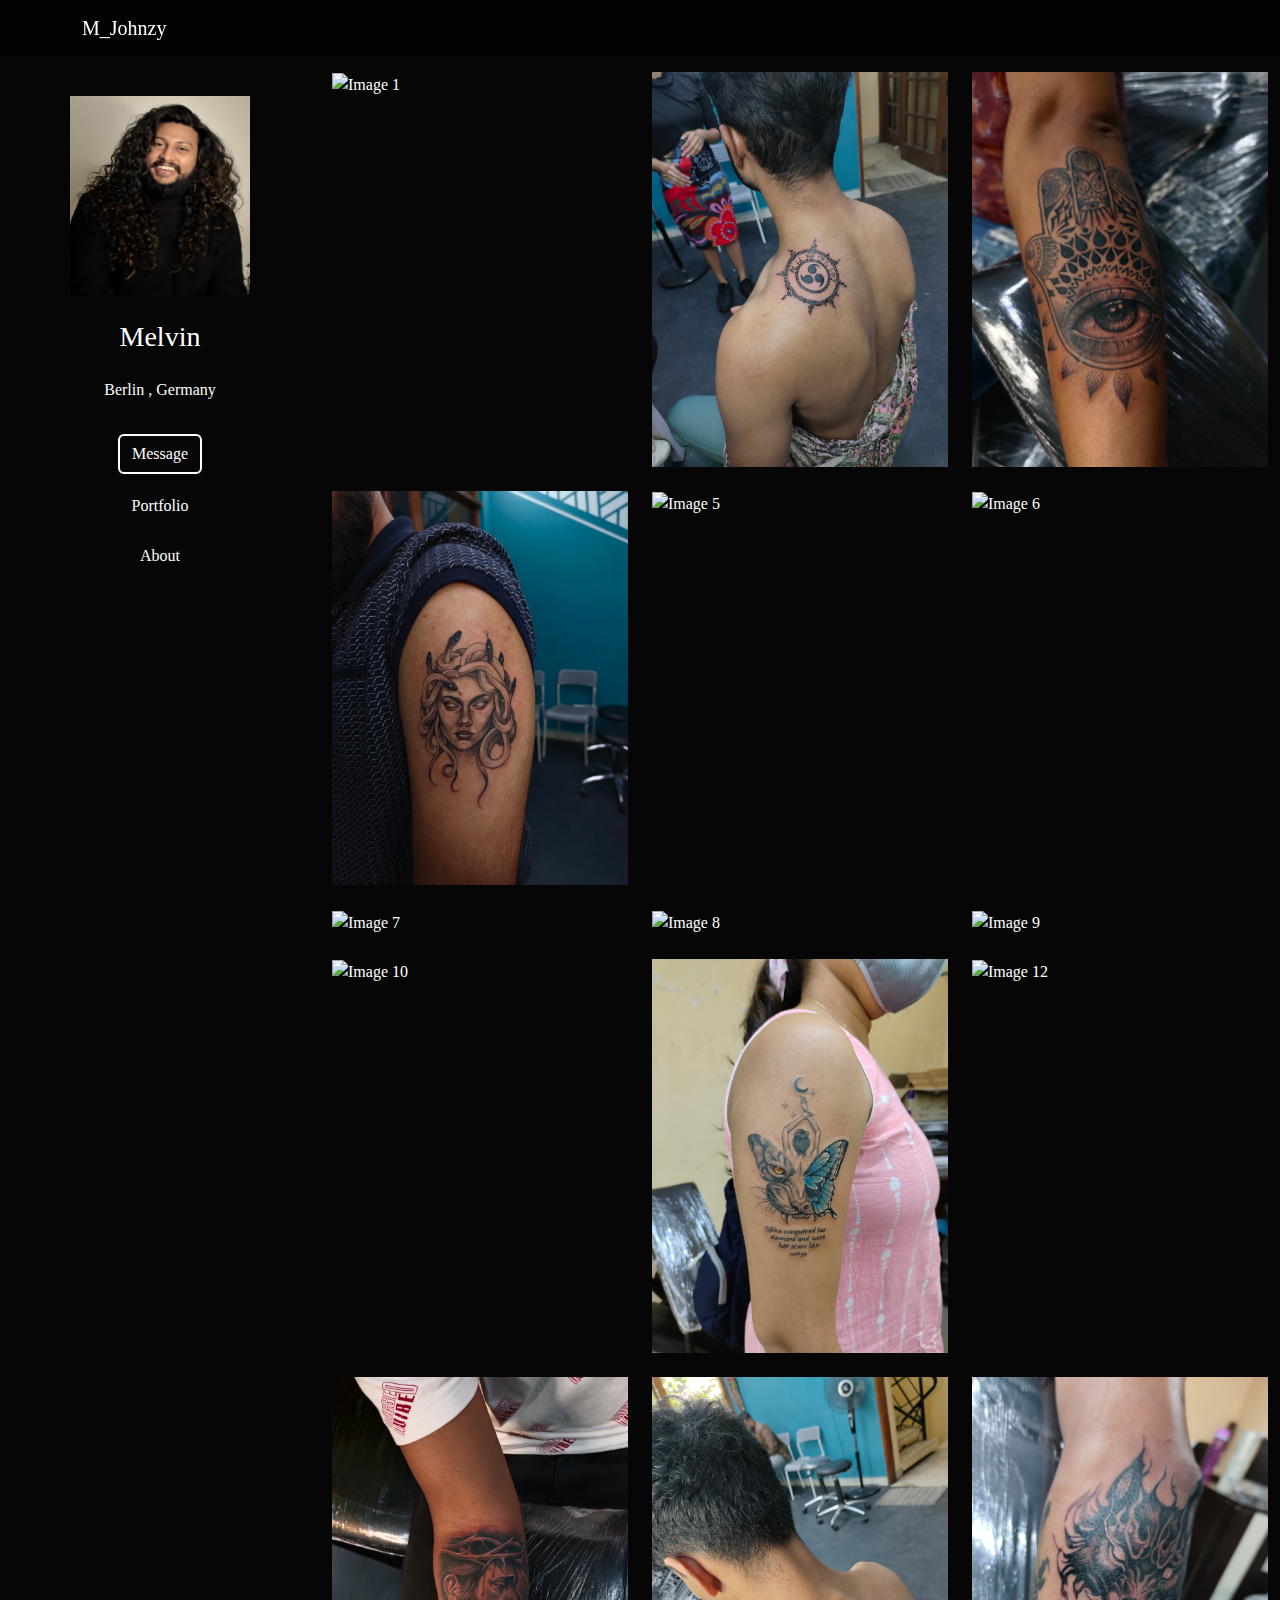
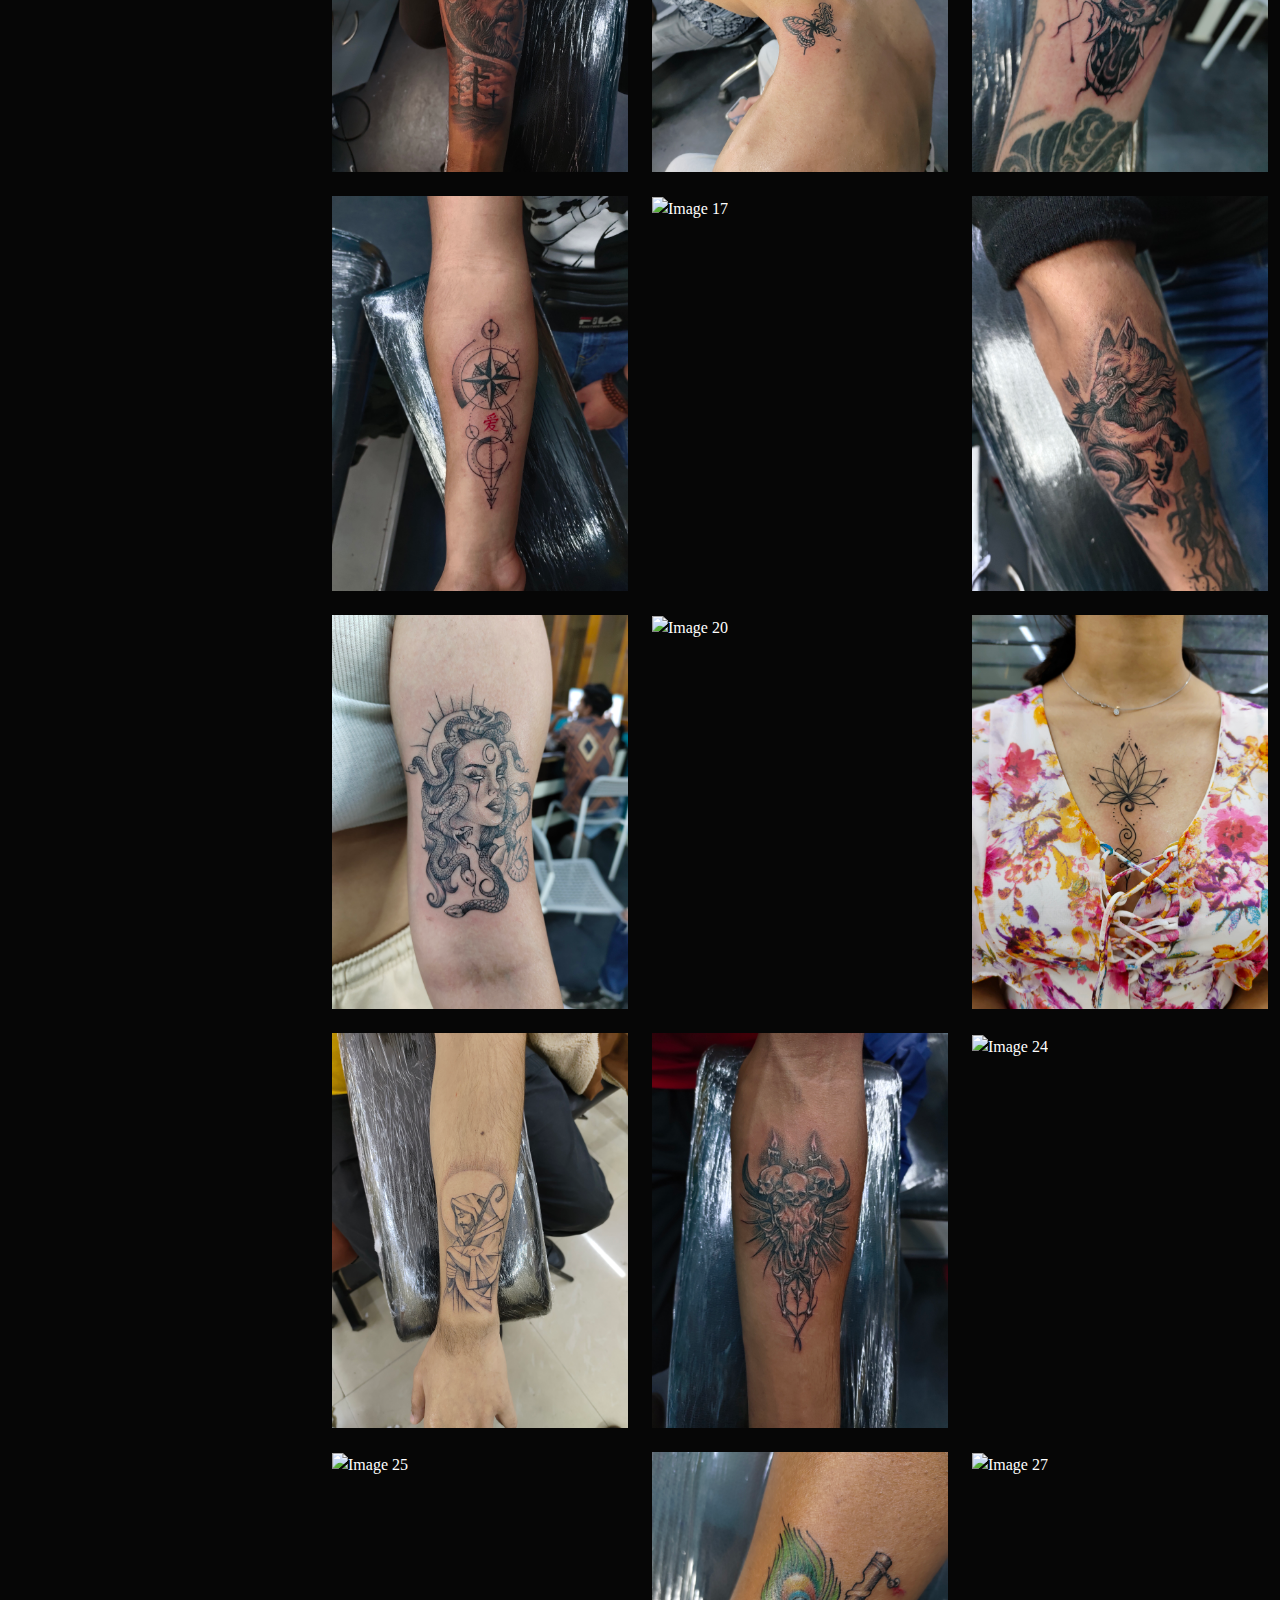
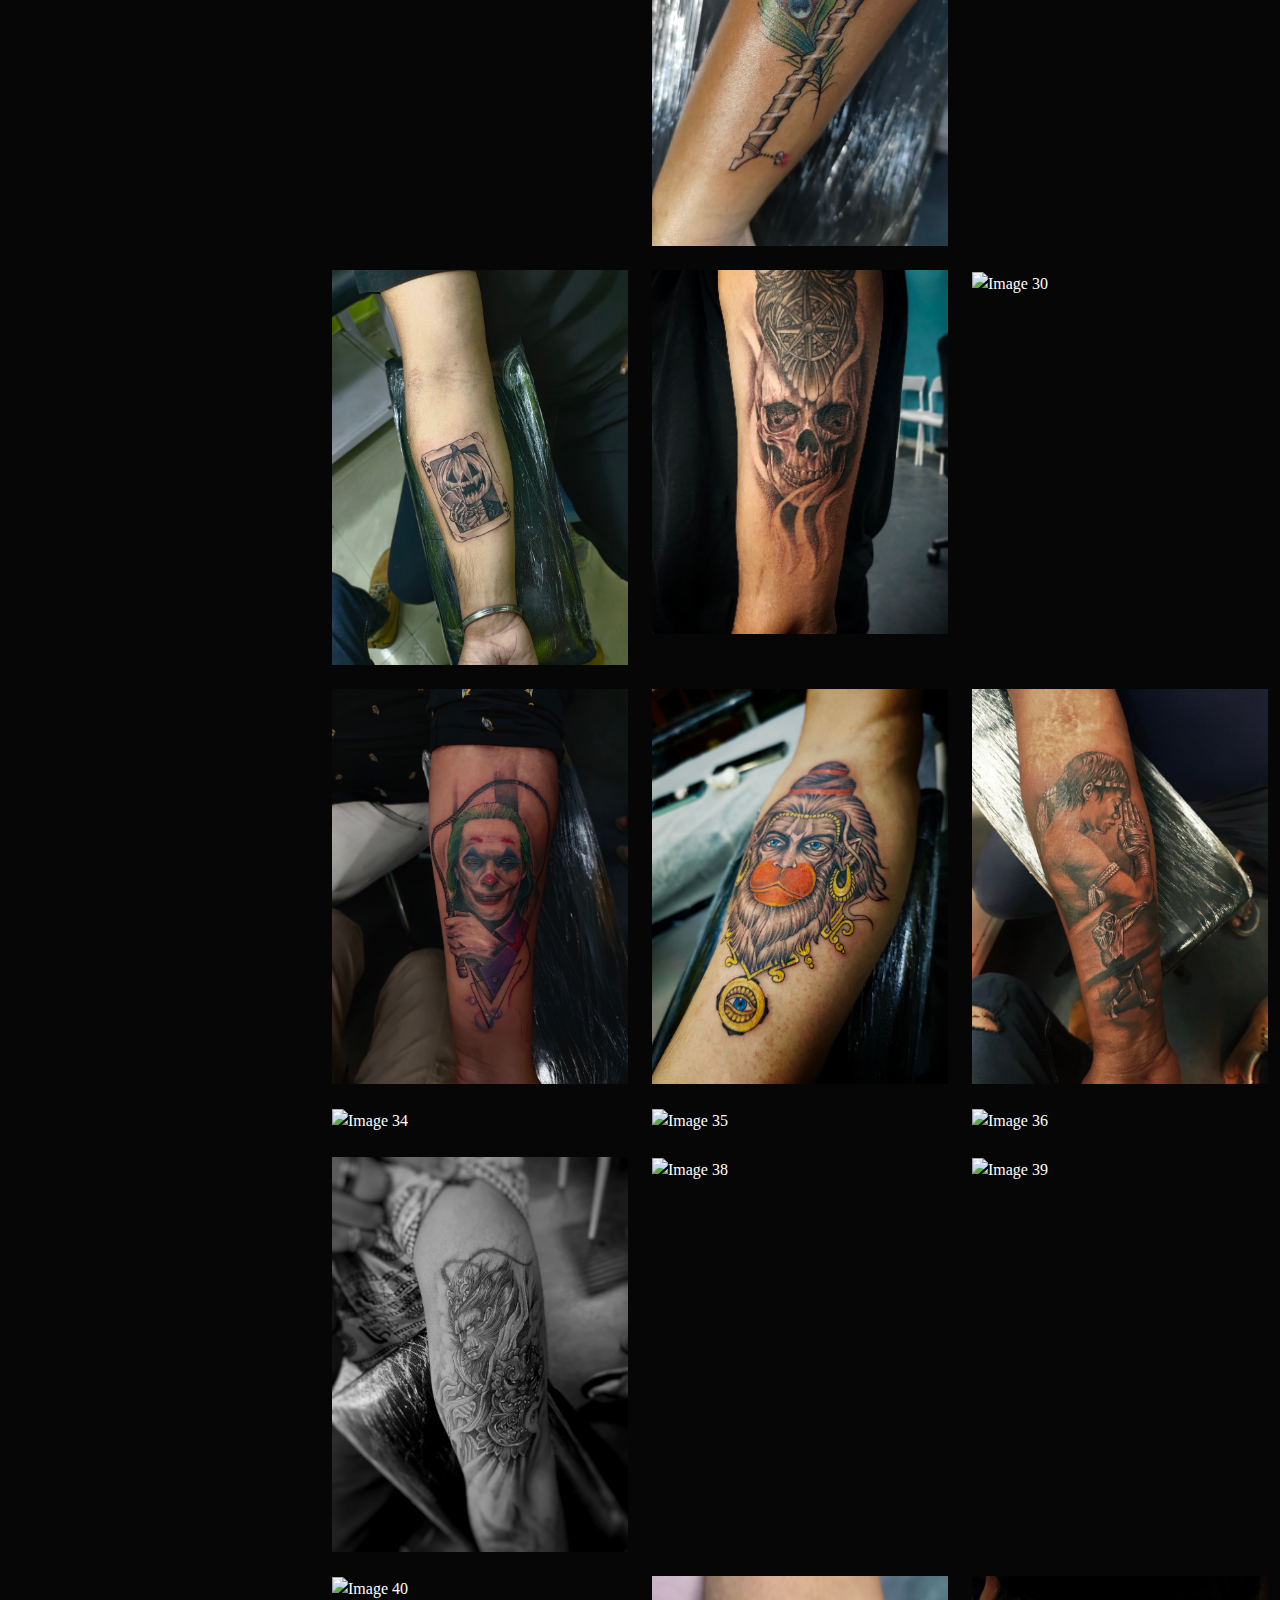
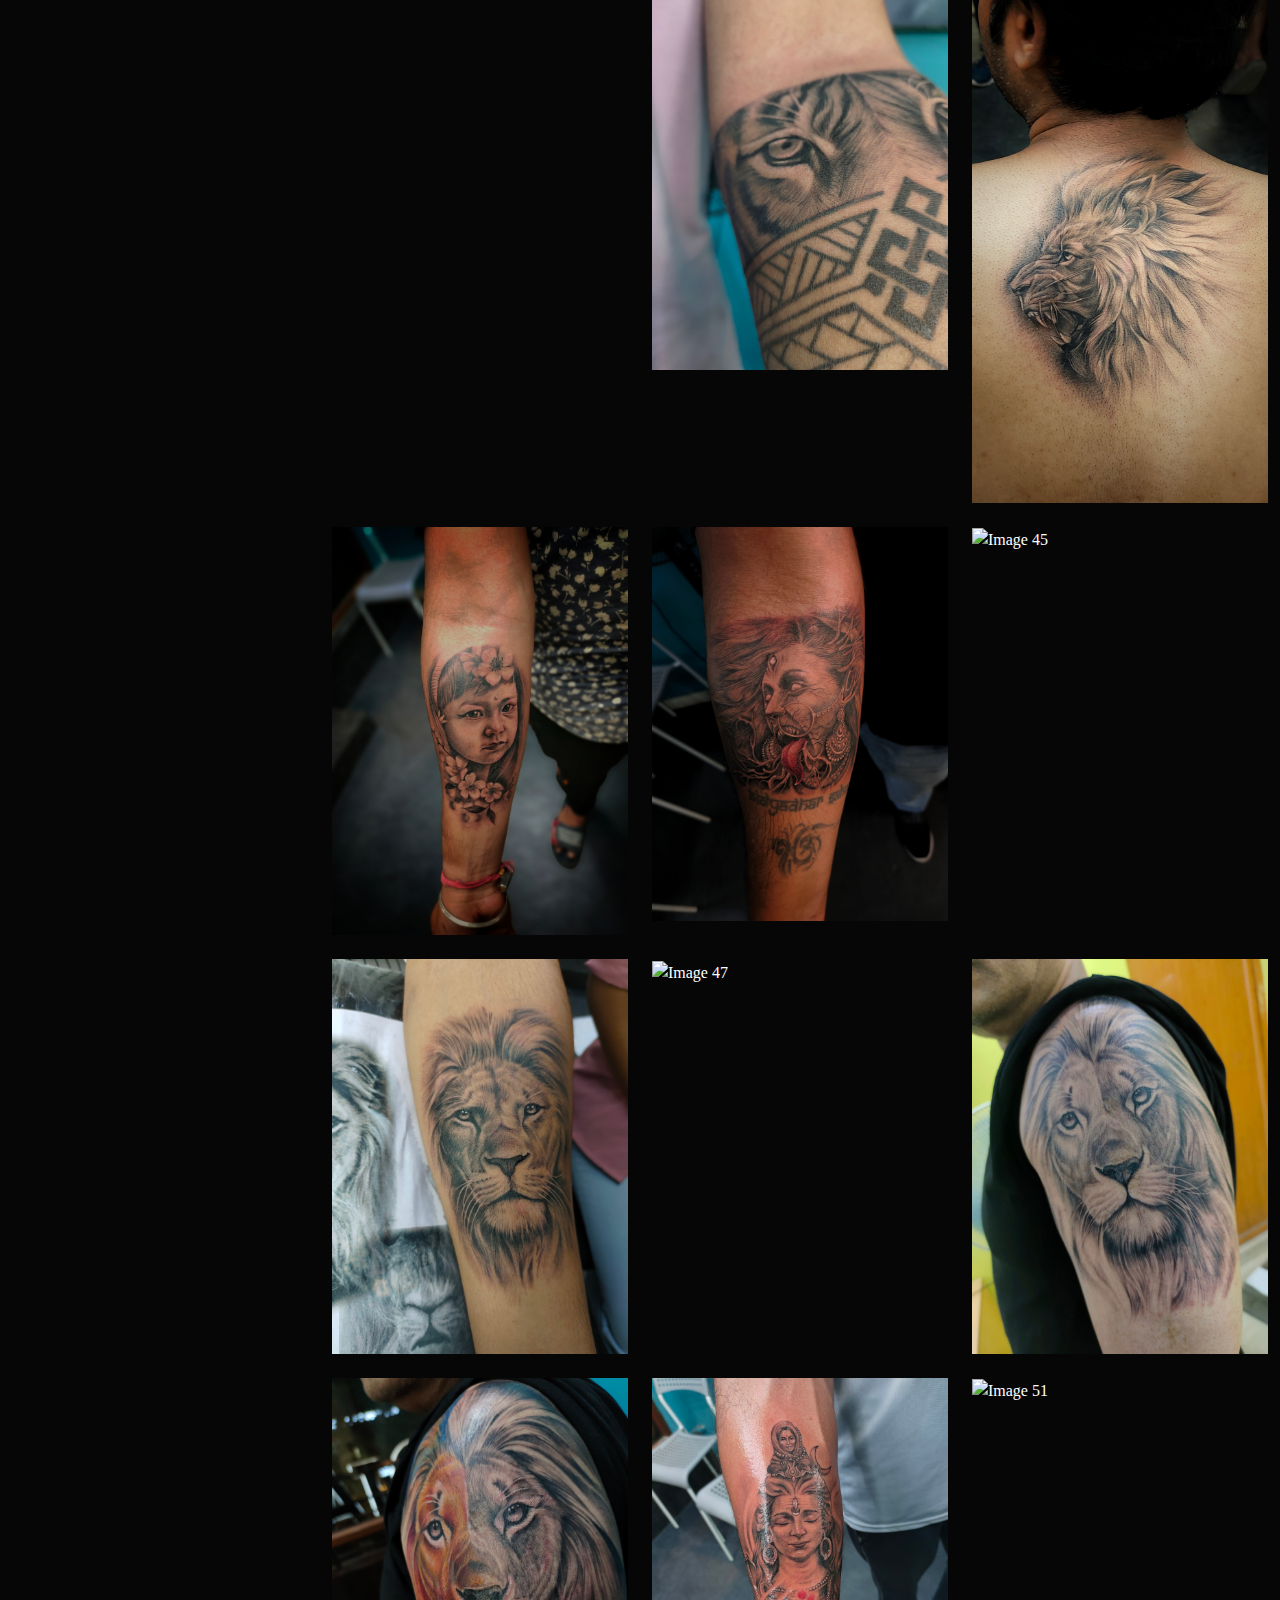
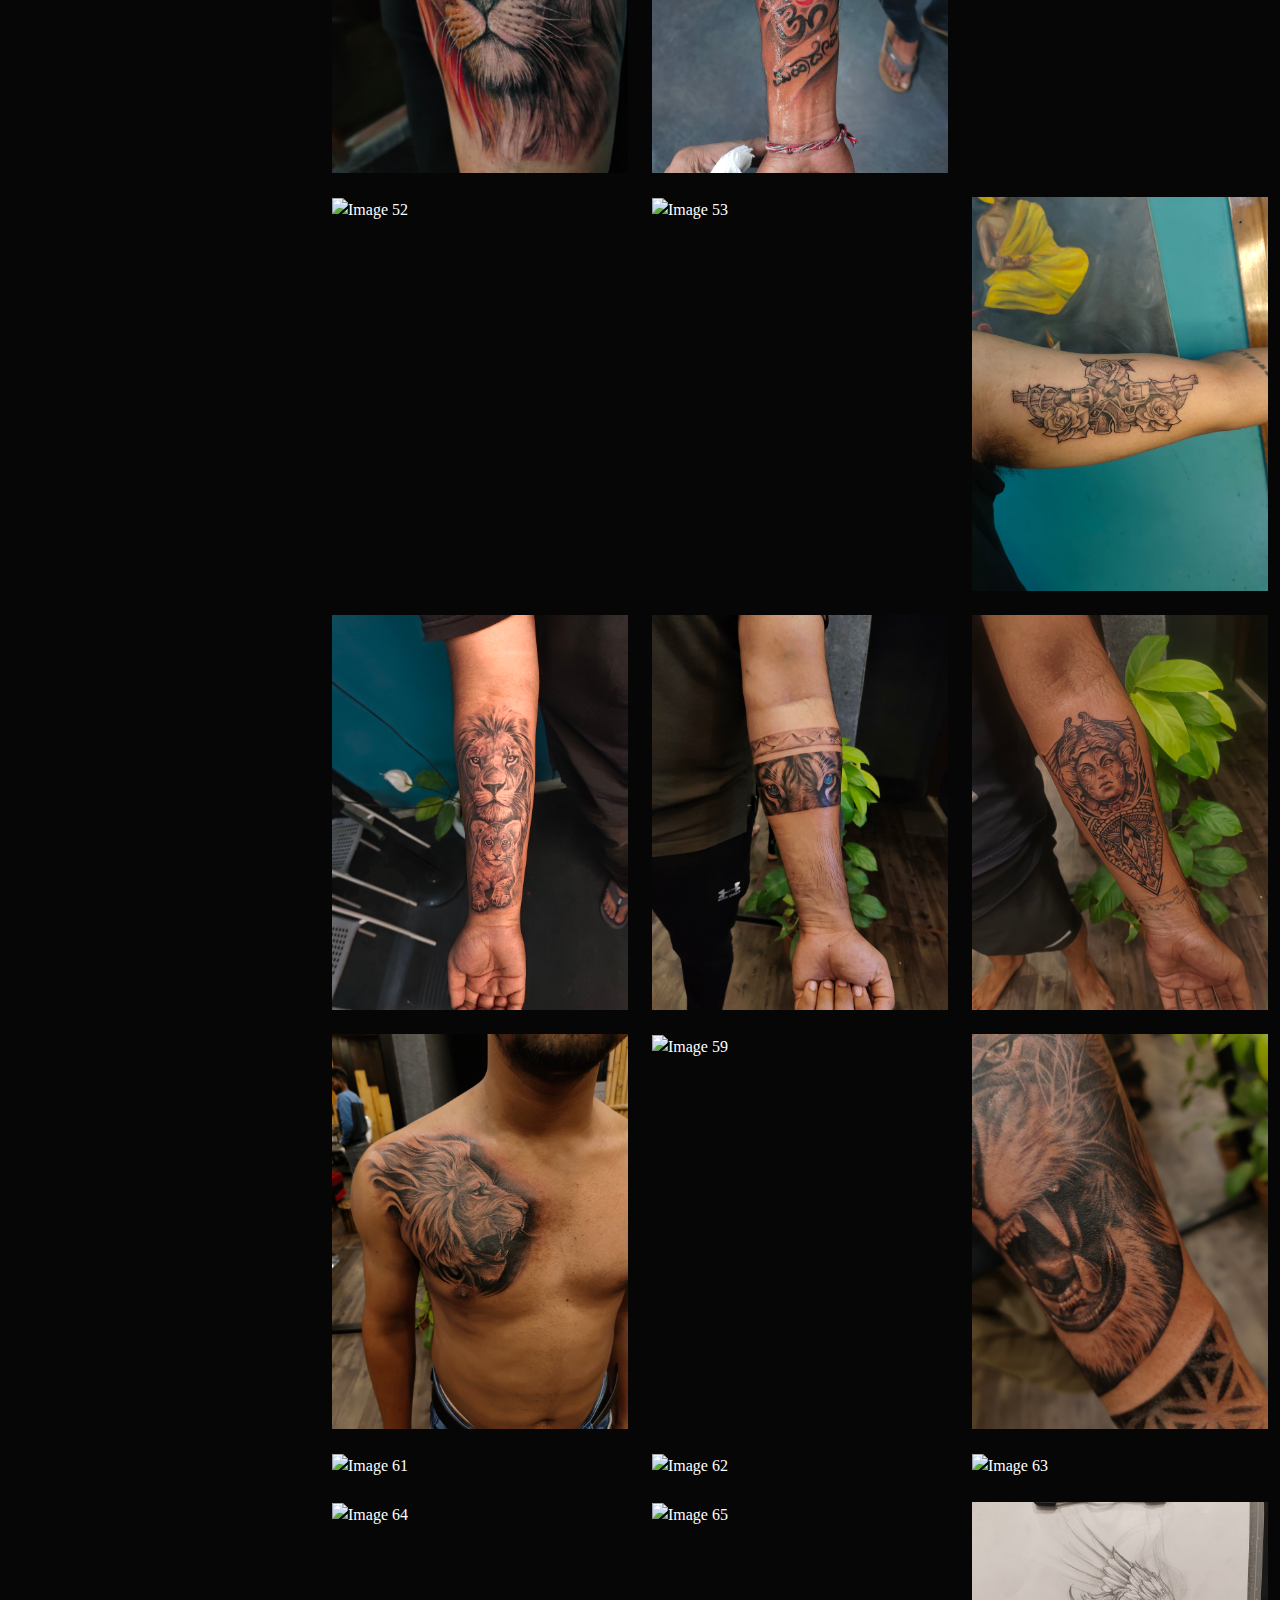
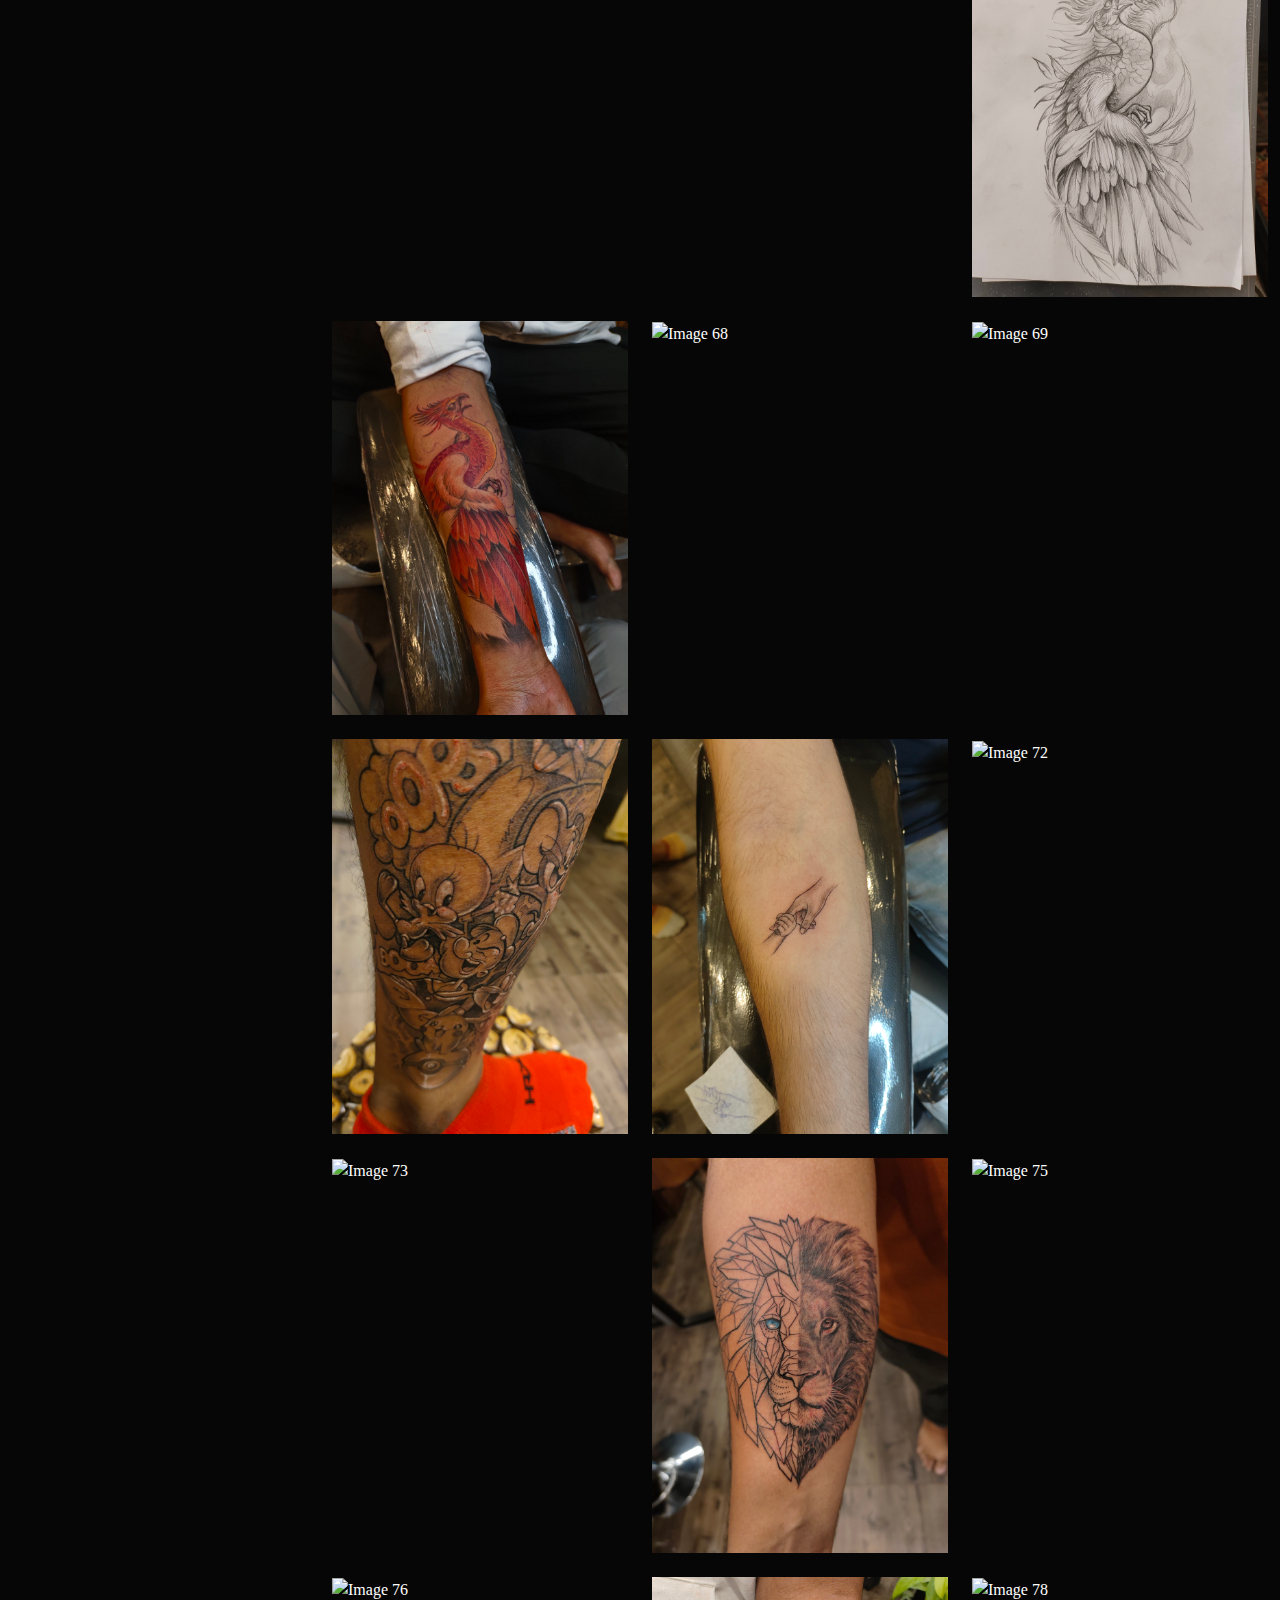
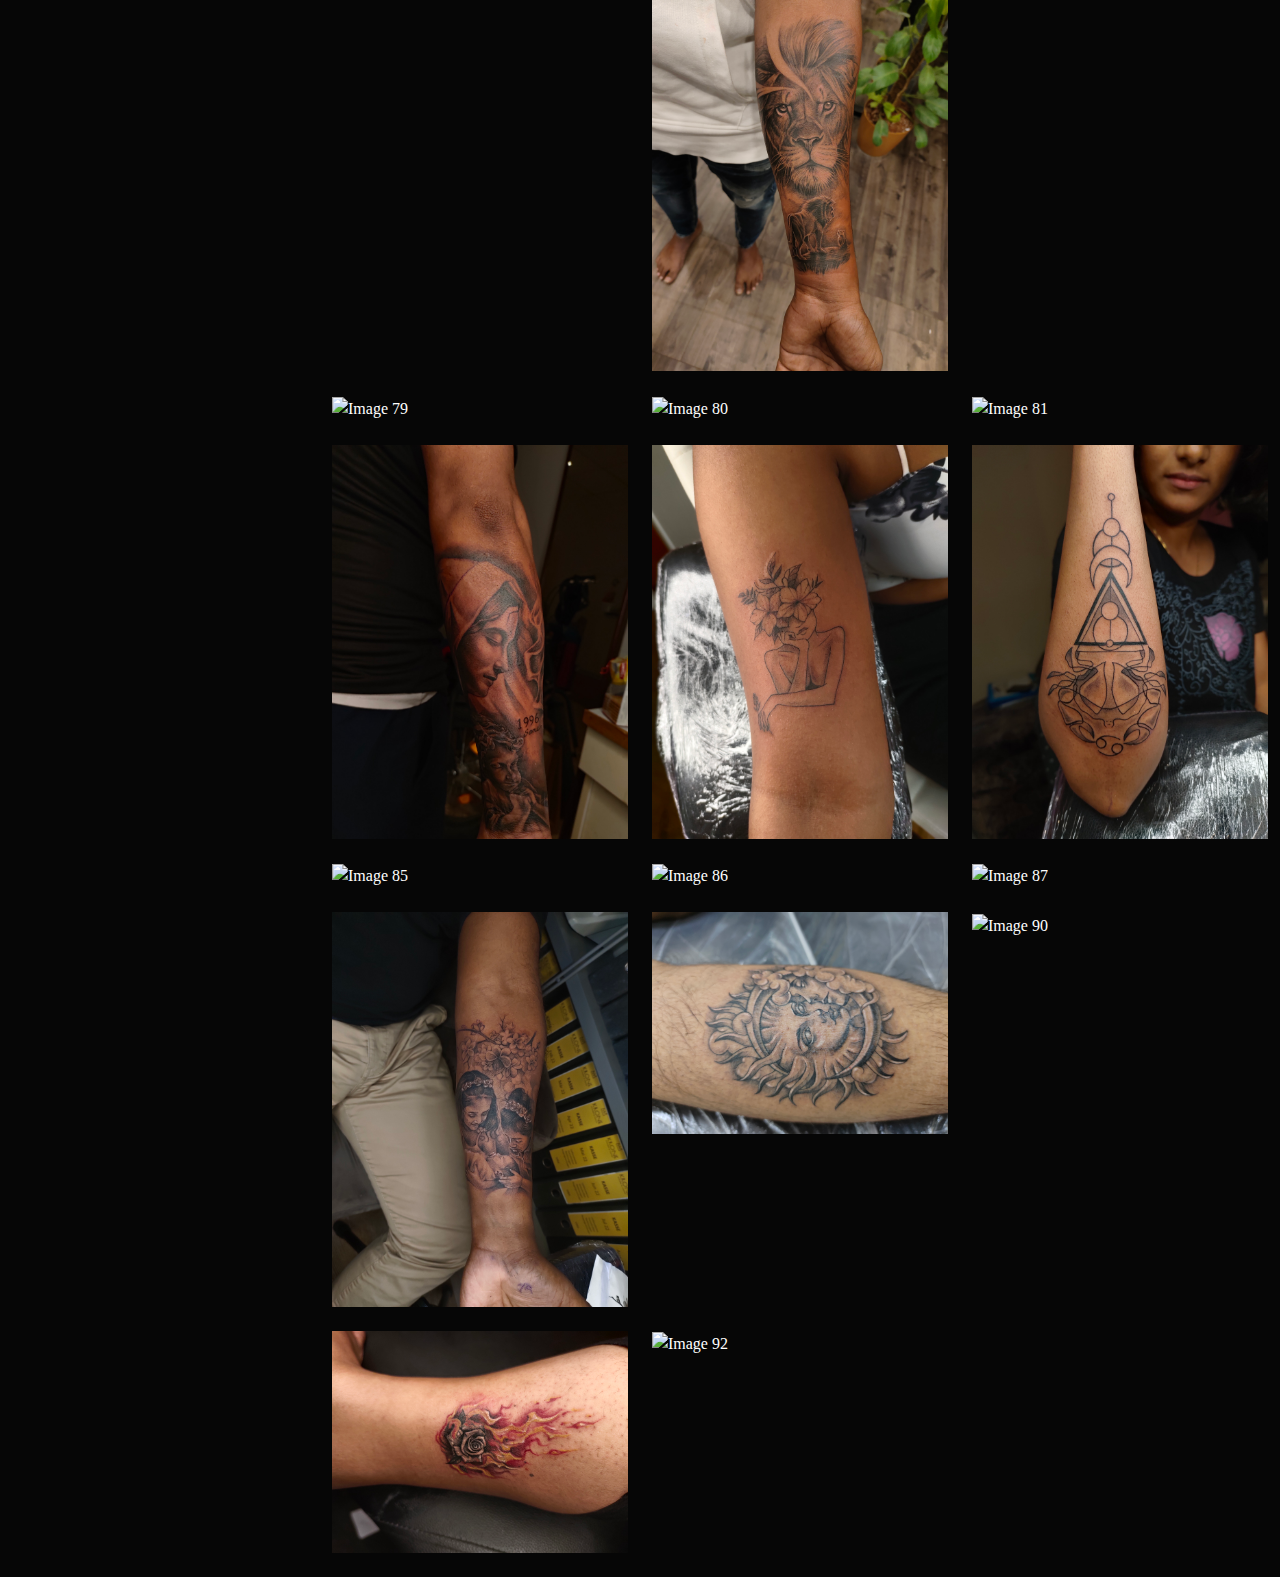
==== commit 489b2334: "color update" ====
--- a/index.html
+++ b/index.html
@@ -34,7 +34,7 @@
     
 </style>
 </head>
-<body class="bg-dark">
+<body class="">
 
 <nav class="navbar navbar-expand-lg  fixed-top ">
   <div class="container ">
@@ -65,7 +65,7 @@
 
     <div class="container-fluid text-white mt-5">
         <div class="row ">
-            <div class="col-lg-3 bg-dark d-flex justify-content-center  pt-5 ">
+            <div class="col-lg-3  d-flex justify-content-center  pt-5 ">
                 <div class="content text-center">
                     <img src="./asset/profile-image.jpg" alt="" class="img-fluid">
                     <h3 class="m-4">Melvin</h3>
@@ -84,7 +84,7 @@
                           <div class="text-end ">
                               
                               <button type="button" class="btn " data-bs-dismiss="modal" aria-label="Close"><i class="fa-solid fa-xmark" style="color: #ffffff;"></i></button>
-                              <h4 class="text-center text-light ">Message Me</h4>
+                              <h4 class="text-center text-light  ">Message Me</h4>
                           </div>
                           <div class="modal-body ">
                               <div class="col bg-secondary-subtle rounded-3 shadow modal-message">
@@ -119,7 +119,7 @@
                     </div>
                 </div>
             </div>
-            <div class="col-lg-9 bg-dark pt-4 " id="about">
+            <div class="col-lg-9  pt-4 " id="about">
 
 
 
--- a/style.css
+++ b/style.css
@@ -4,6 +4,7 @@
 }
 body{
     font-family: 'Times New Roman', Times, serif;
+    background-color: #060606;
 
 }
 #content .row{
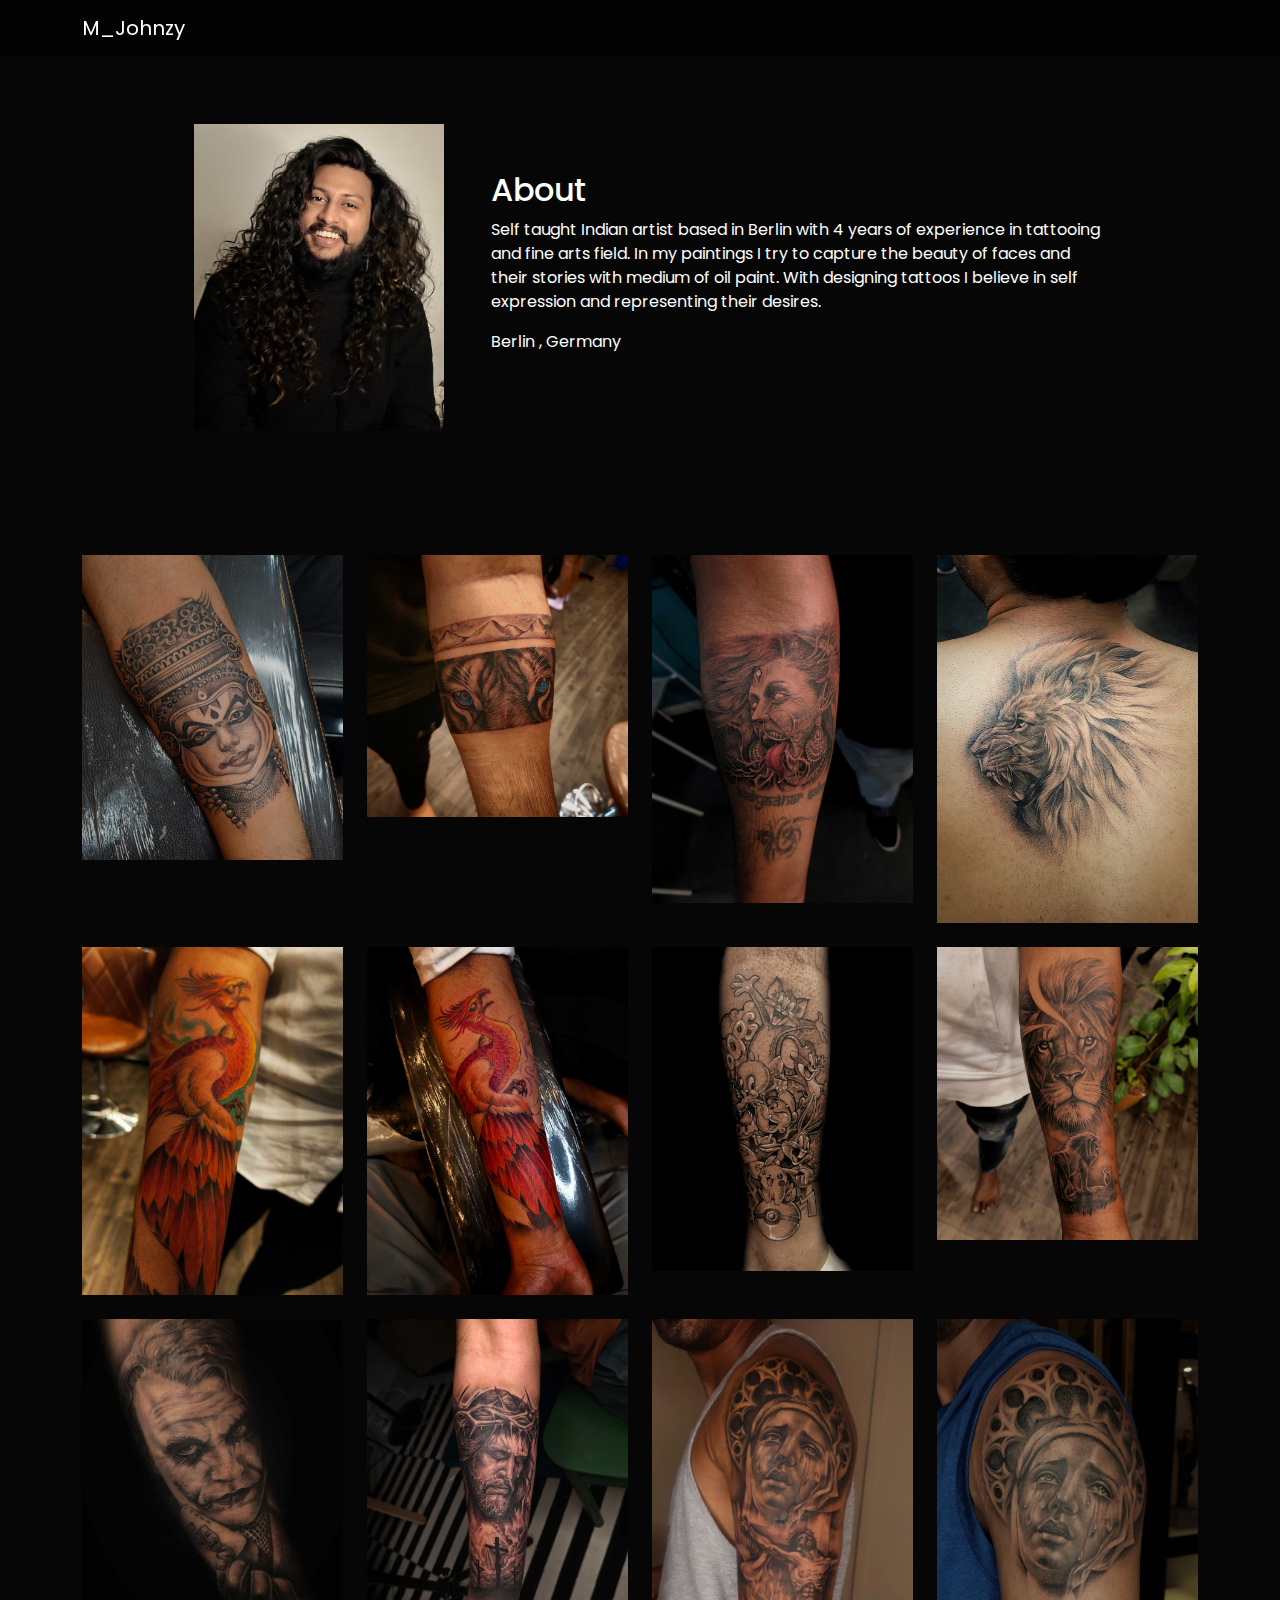
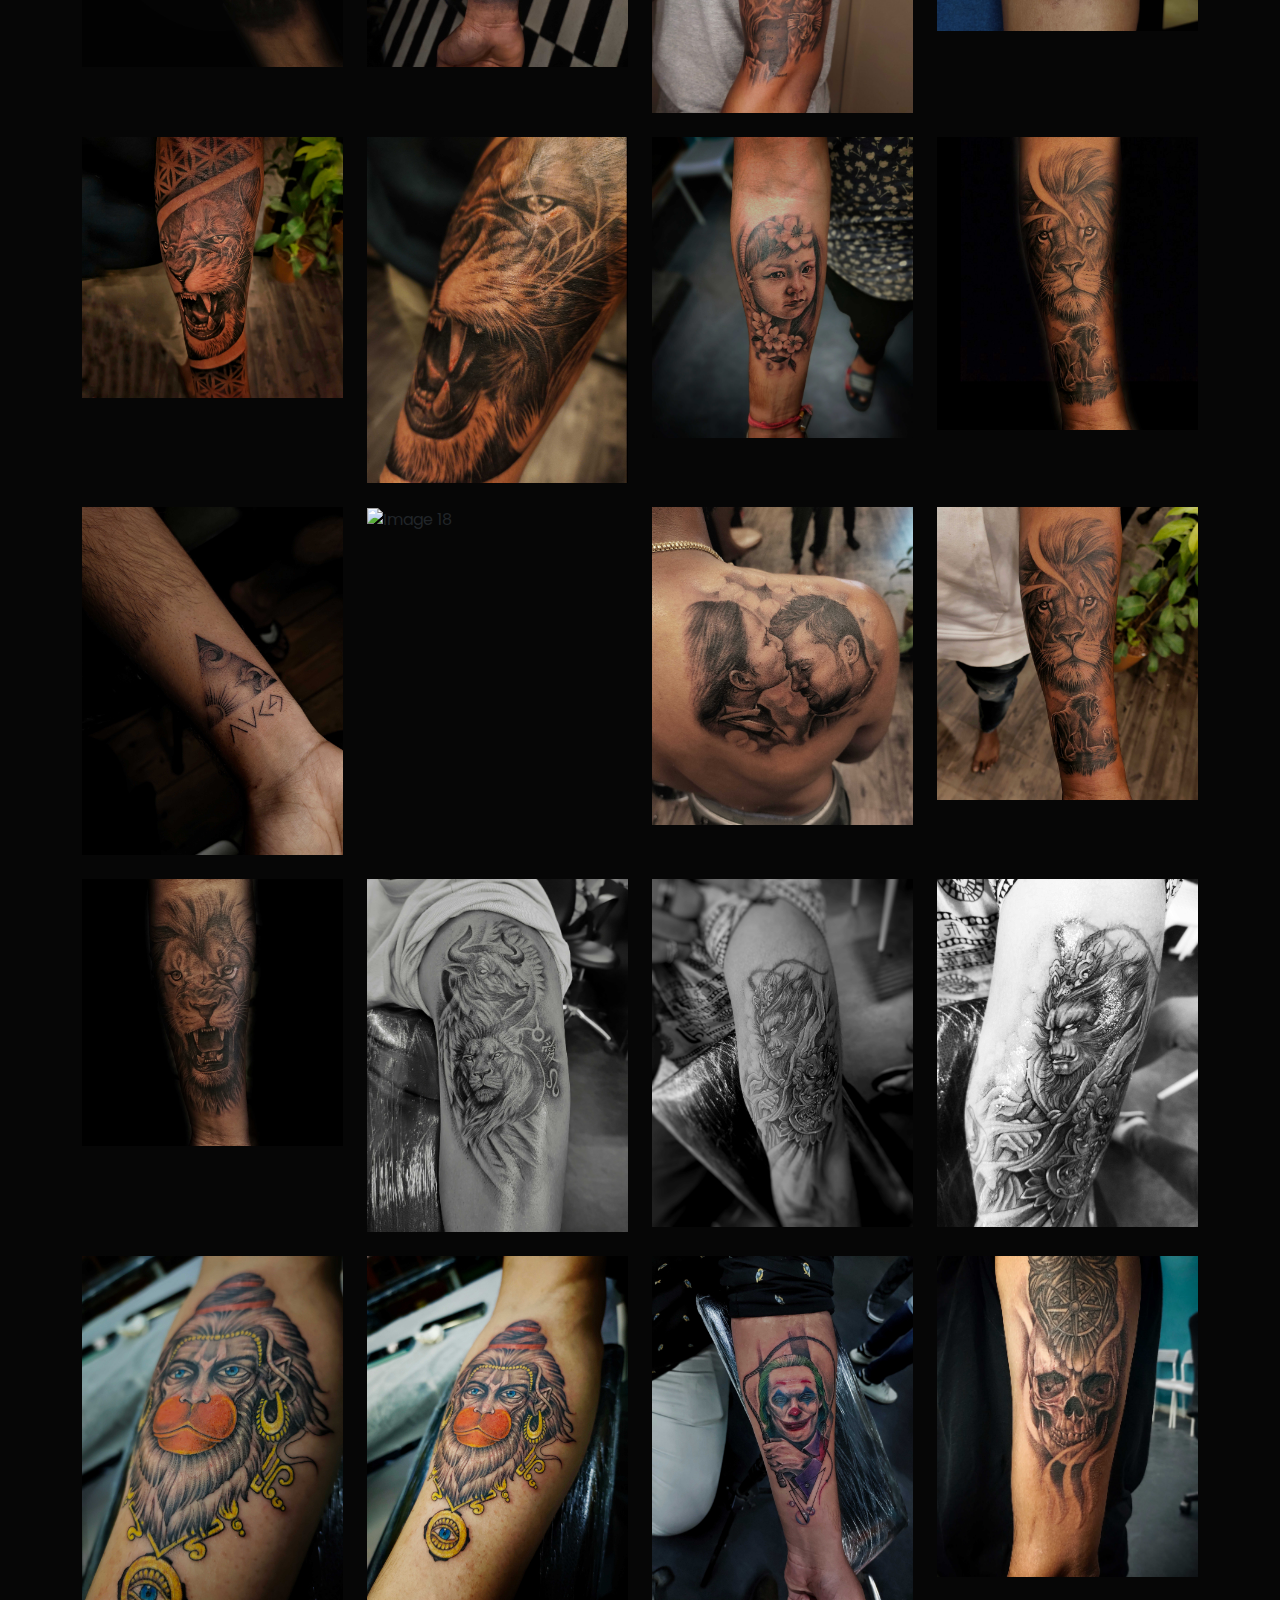
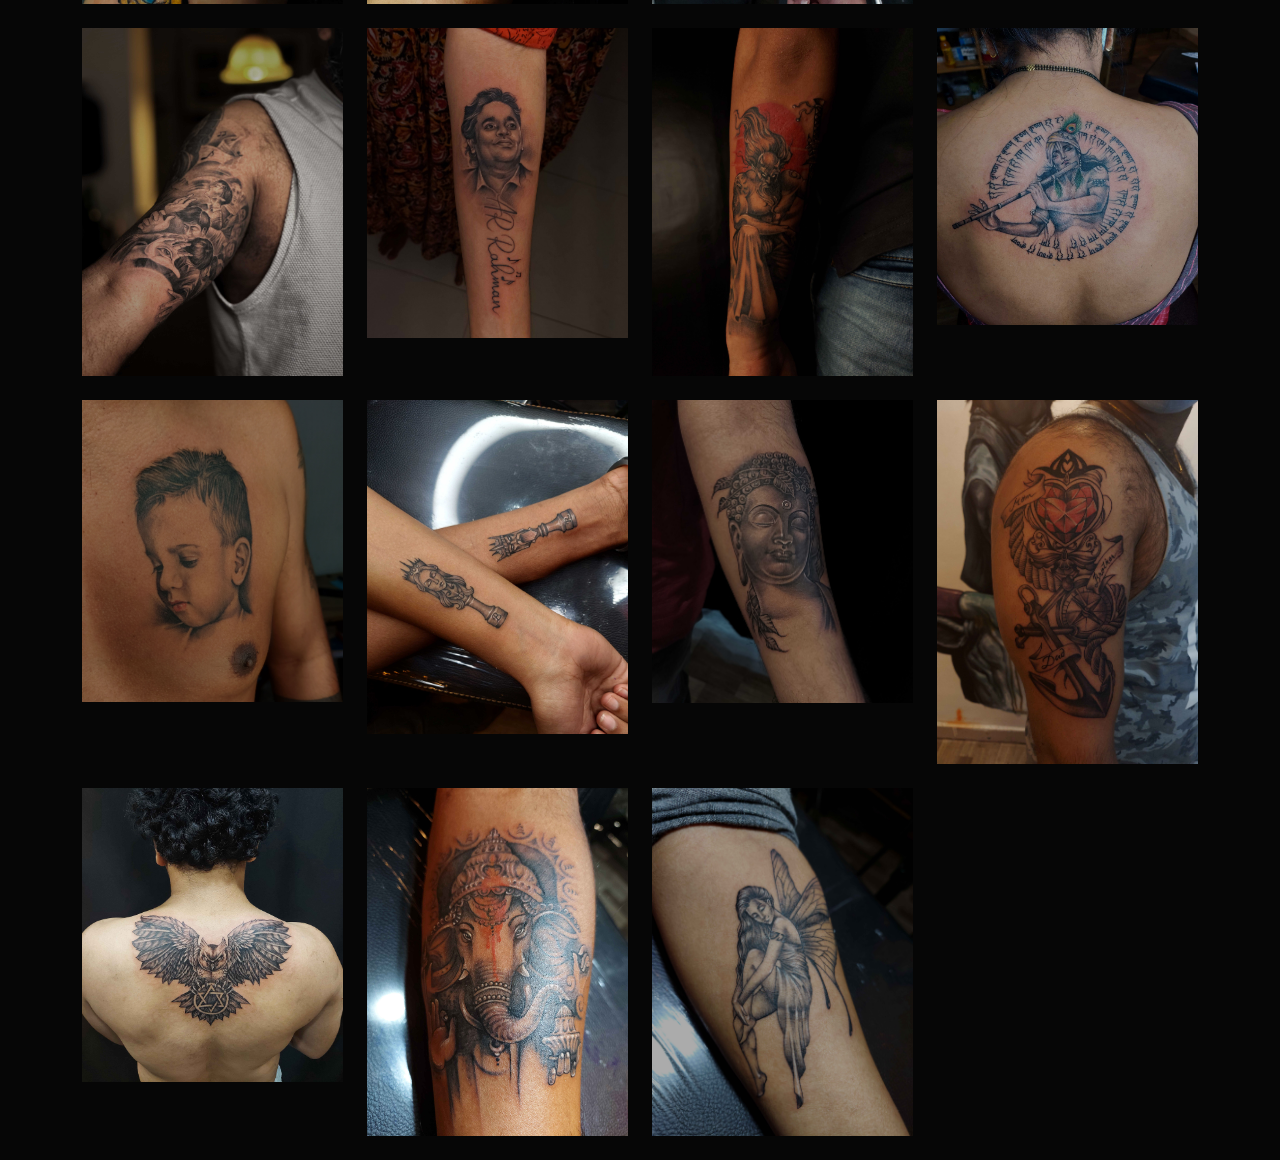
==== commit 08b00685: "images updated" ====
--- a/index.html
+++ b/index.html
@@ -25,12 +25,8 @@
         z-index: 9999;
         display: none;
     }
-    .dyn-border{
-      border: 2px solid white;
-    }
-    .dyn-border:hover{
-      border: 2px solid rgb(0, 139, 30);
-    }
+    
+   
     
 </style>
 </head>
@@ -42,92 +38,68 @@
     <span class="navbar-toggler" type="button" data-bs-toggle="collapse" data-bs-target="#navbarNav" aria-controls="navbarNav" aria-expanded="false" aria-label="Toggle navigation">
       <i class="fa-solid fa-bars" style="color: #ffffff;"></i>
     </span>
-    <div class="collapse navbar-collapse" id="navbarNav">
-      <ul class="navbar-nav">
-        <li class="nav-item">
-          <a class="nav-link d-block d-lg-none text-white" href="#portfolio" onclick="showNormalPage()">Portfolio</a>
-        </li>
-        <li class="nav-item">
-          <a class="nav-link d-block d-lg-none text-white " href="#about" onclick="aboutBtn()">About</a>
-        </li>
-      </ul>
-    </div>
+    
   </div>
 </nav>
 
 
 
+<div class="container profile-content">
+  <div class="row   ">
+    <div class="col-lg-4 col-md-4 d-flex justify-content-center my-4 align-items-center">
+      <img src="./asset/profile-image.jpg" alt="" class="img-fluid profile-img" />
+
+    </div>
+    <div class="col-lg-8 col-md-8 d-flex flex-column justify-content-center my-4 text-white">
+      <h2>About</h2>
+      <p class="profile-para">Self taught Indian artist based in Berlin with 4 years of experience in tattooing and fine arts field. In my paintings I try to capture the beauty of faces and their stories with medium of oil paint. With designing tattoos I believe in self expression and representing their desires.</p>
+<div>
+  <p>Berlin , Germany</p>
+                    <div class="icons d-flex align-items-center  gap-4  fs-4">
+                        <a href="https://www.instagram.com/____.melani.___/?utm_source=ig_web_button_share_sheet&igshid=OGQ5ZDc2ODk2ZA=="><i class="fa-brands fa-instagram" style="color: #f2f2f2;"></i></a>
+                        <a href="https://wa.me/+49 176 30498225"><i class="fa-brands fa-whatsapp" style="color: #f2f2f2"></i></a>
+                        <button class="btn text-white   fs-4" data-bs-toggle="modal" data-bs-target="#exampleModal" ><i class="fa-regular fa-envelope"></i></button>
+                    </div>
+
+</div>
+    </div>
+    <div class="modal fade mt-5" id="exampleModal" tabindex="-1" aria-labelledby="exampleModalLabel" aria-hidden="true" >
+      <div class="modal-dialog ">
+        <div class="modal-content modal-message">
+          <div class="text-end ">
+              
+              <button type="button" class="btn " data-bs-dismiss="modal" aria-label="Close"><i class="fa-solid fa-xmark" style="color: #ffffff;"></i></button>
+              <h4 class="text-center text-light  ">Message Me</h4>
+          </div>
+          <div class="modal-body ">
+              <div class="col bg-secondary-subtle rounded-3 shadow modal-message">
+                <form id="submit-form" action="" class="bg-dark">
+                  <input type="text" id="fname" name="name" placeholder="Your name" class="form-control my-2">
+                  <input type="text" id="lname" name="email" placeholder="Your email" class="form-control my-2">
+                 
+                  <textarea id="subject" name="message" placeholder="Write here.." style="height:150px" class="form-control my-2 "></textarea>
+                  <button type="submit"  class="btn text-white w-100" onclick="sendmsg()" style="background-color: rgb(0, 139, 30);">Send</button>
+                </form>
+
+                   
+              </div>
+          </div>
+
+        </div>
+      </div>
+    </div>
+  </div>
+</div>
+<div class="container">
+
+  <div class="row "  id="image-gallery" ></div>
+</div>
 
 
 
 
 
-
-    <div class="container-fluid text-white mt-5">
-        <div class="row ">
-            <div class="col-lg-3  d-flex justify-content-center  pt-5 ">
-                <div class="content text-center">
-                    <img src="./asset/profile-image.jpg" alt="" class="img-fluid">
-                    <h3 class="m-4">Melvin</h3>
-                    <p>Berlin , Germany</p>
-                    <div class="icons d-flex gap-4 justify-content-center fs-5">
-                        <a href="https://www.instagram.com/____.melani.___/?utm_source=ig_web_button_share_sheet&igshid=OGQ5ZDc2ODk2ZA=="><i class="fa-brands fa-instagram" style="color: #f2f2f2;"></i></a>
-                        <a href="https://wa.me/+49 176 30498225"><i class="fa-brands fa-whatsapp" style="color: #f2f2f2"></i></a>
-                    </div>
-                      <button class="btn text-white my-3 dyn-border" data-bs-toggle="modal" data-bs-target="#exampleModal" >Message</button>
-  
-                    
-
-                    <div class="modal fade mt-5" id="exampleModal" tabindex="-1" aria-labelledby="exampleModalLabel" aria-hidden="true" >
-                      <div class="modal-dialog ">
-                        <div class="modal-content modal-message">
-                          <div class="text-end ">
-                              
-                              <button type="button" class="btn " data-bs-dismiss="modal" aria-label="Close"><i class="fa-solid fa-xmark" style="color: #ffffff;"></i></button>
-                              <h4 class="text-center text-light  ">Message Me</h4>
-                          </div>
-                          <div class="modal-body ">
-                              <div class="col bg-secondary-subtle rounded-3 shadow modal-message">
-                                <form id="submit-form" action="" class="bg-dark">
-                                  <input type="text" id="fname" name="name" placeholder="Your name" class="form-control my-2">
-                                  <input type="text" id="lname" name="email" placeholder="Your email" class="form-control my-2">
-                                 
-                                  <textarea id="subject" name="message" placeholder="Write here.." style="height:150px" class="form-control my-2 "></textarea>
-                                  <button type="submit"  class="btn text-white w-100" onclick="sendmsg()" style="background-color: rgb(0, 139, 30);">Send</button>
-                                </form>
-
-                                   
-                              </div>
-                          </div>
-
-                        </div>
-                      </div>
-                    </div>
-
-
-
-                    <div class="pages d-none d-sm-block ">
-                      <div class="page" onclick="showNormalPage()">
-                        <p class="mt-1" >Portfolio</p>
-                        <div class="menu-line"></div>
-                      </div>
-                      <div class="page" onclick="aboutBtn()">
-                        <p class="mt-2" >About</p>
-                        <div class="menu-line"></div>
-                      </div>
-                        
-                    </div>
-                </div>
-            </div>
-            <div class="col-lg-9  pt-4 " id="about">
-
-
-
-              <div class="row "  id="image-gallery" ></div>
-              </div>
-             
-            </section>
-
+   
 
         
      
--- a/style.css
+++ b/style.css
@@ -1,9 +1,10 @@
+@import url('https://fonts.googleapis.com/css2?family=Poppins&display=swap');
 *{
     padding: 0;
     margin: 0;
 }
 body{
-    font-family: 'Times New Roman', Times, serif;
+    font-family: 'Poppins', sans-serif;
     background-color: #060606;
 
 }
@@ -12,18 +13,20 @@
     height: 100vh;
 }
 
-.content img{
-    width: 180px;
-    height: 200px;
+.profile-content{
+    padding: 100px;
 }
-.portfolio-images img{
+
+/* .portfolio-images img{
     width: 300px;
     height: auto;
 }
 .portfolio-images .col-lg-4{
     height: 150px;
+} */
+.profile-img{
+    width: 250px;
 }
-
 
 .modal-message{
     background-color: rgb(26, 26, 26);
@@ -31,7 +34,7 @@
 
 
 
-.menu-line{
+/* .menu-line{
     width: 0;
     height: 2px;
     transition: 0.3s;
@@ -42,7 +45,7 @@
     height: 2px;
     background-color: rgb(0, 139, 30);
 
-}
+} */
 
 
  /* Style for the next and previous buttons */
@@ -86,6 +89,15 @@
     .gallery-item {
         flex: 0 0 95%; /* Display each item in a single column */
     }
+    .profile-img{
+        width: 200px;
+    }
+    .profile-para{
+        font-size: 15px;
+    }
+    .profile-content{
+        padding: 45px;
+    }
 }
 
  
@@ -114,9 +126,3 @@
     
     }
 
-@media only screen and (min-width: 768px) {
-    .portfolio-images img{
-        width: 220px;
-        height: auto;
-    }
-}